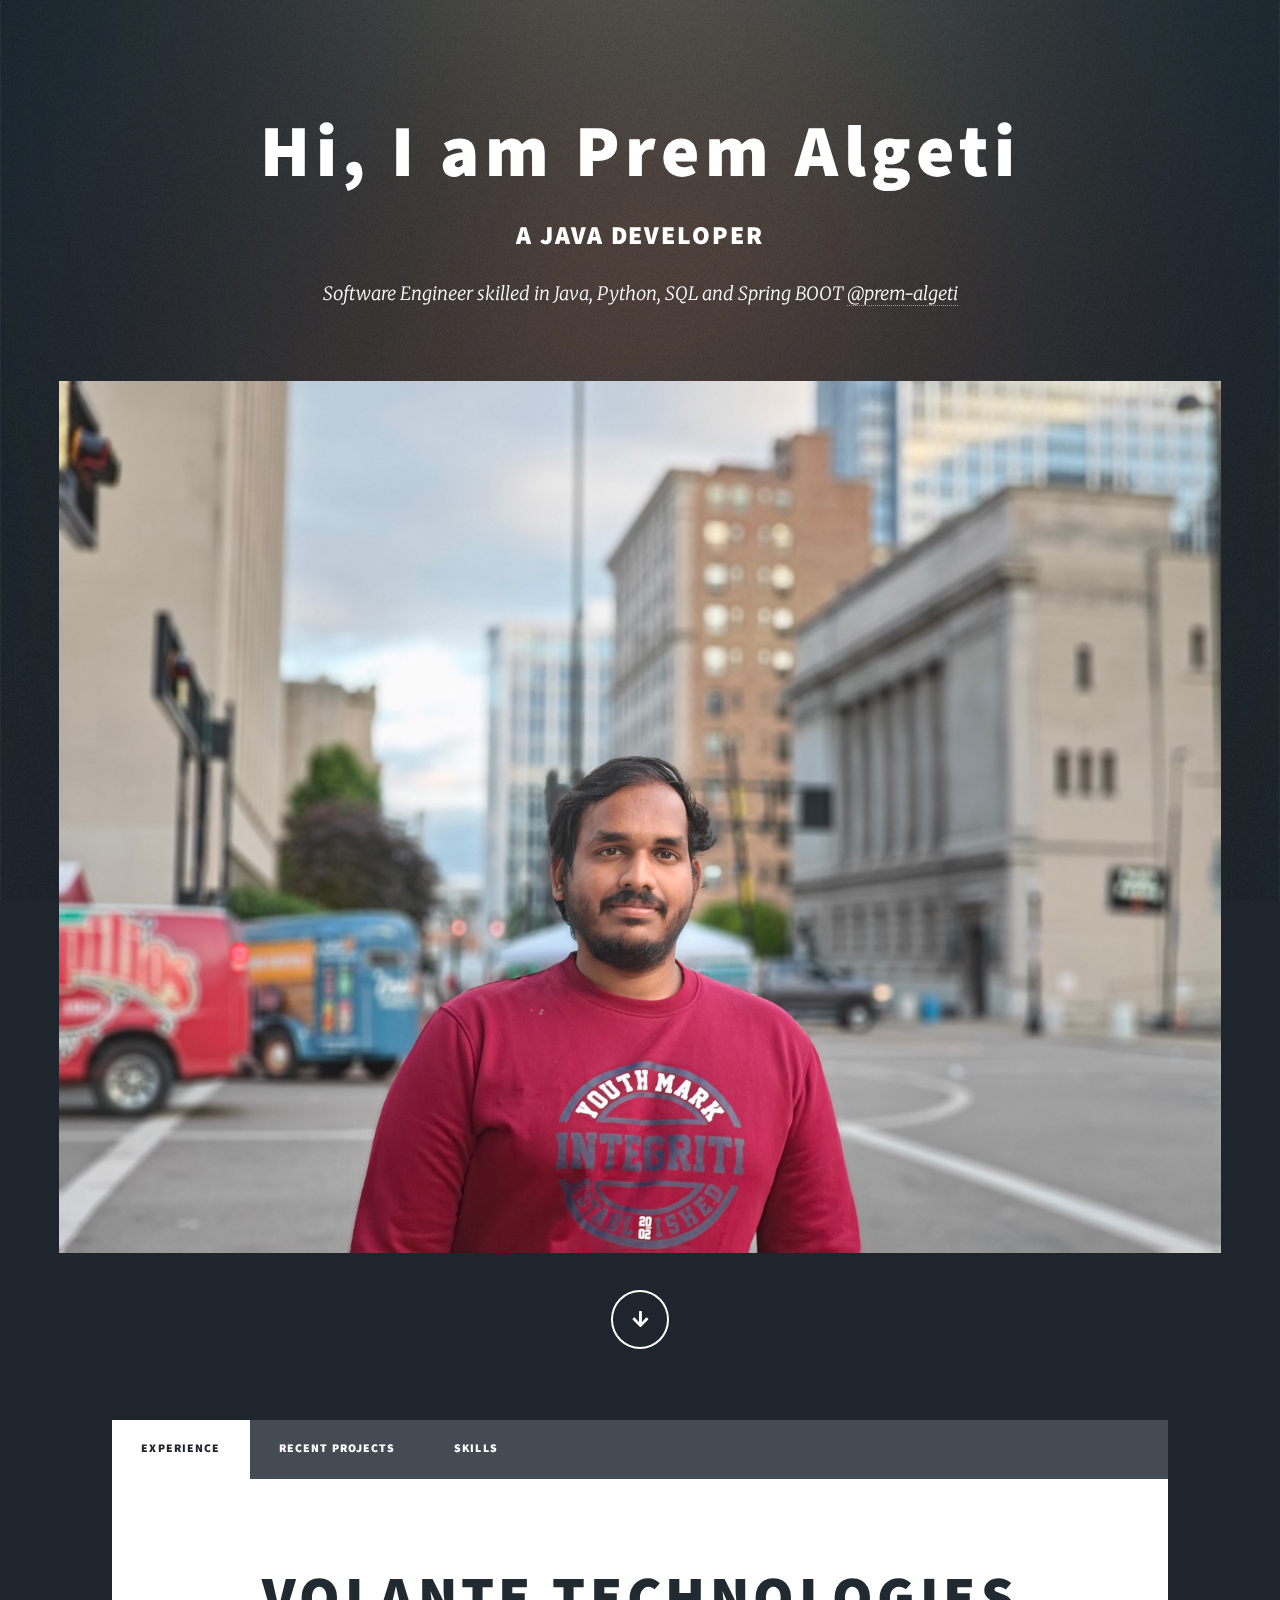
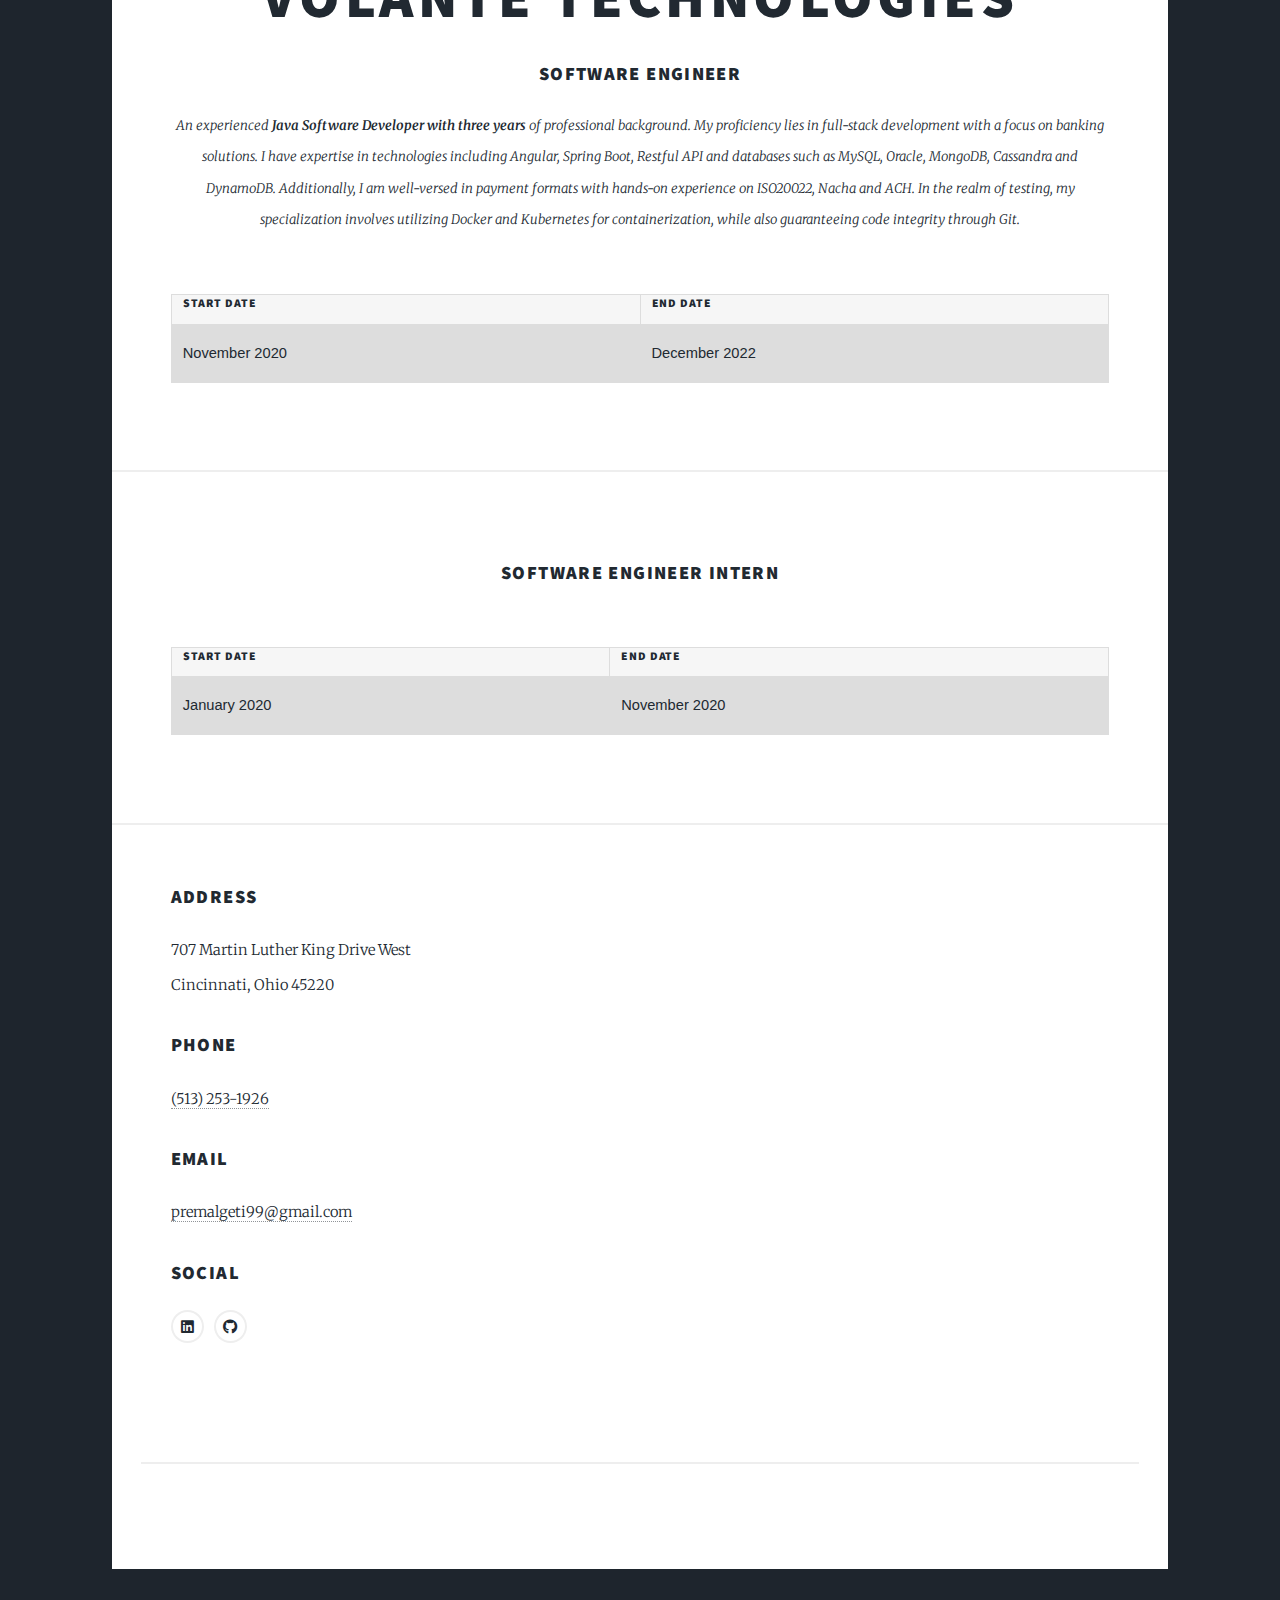
==== index.html @ 4fb27bc0 "Add files via upload" ====
<!DOCTYPE HTML>
<html>
	<head>
		<title>Prem Algeti The Developer Portfolio</title>
		<meta charset="utf-8" />
		<meta name="viewport" content="width=device-width, initial-scale=1, user-scalable=no" />
		<link rel="stylesheet" href="assets/css/main.css" />
		<noscript><link rel="stylesheet" href="assets/css/noscript.css" /></noscript>
		<style>
			table {
			  font-family: arial, sans-serif;
			  border-collapse: collapse;
			  width: 100%;
			}
			
			td, th {
			  border: 1px solid #dddddd;
			  text-align: left;
			  padding: 8px;
			}
			
			tr:nth-child(even) {
			  background-color: #dddddd;
			}
			</style>
	</head>
	<body class="is-preload">

		<!-- Wrapper -->
			<div id="wrapper" class="fade-in">

				<!-- Intro -->
					<div id="intro">
						<h1>Hi, I am Prem Algeti <br />
						</h1>
						<h2>A Java Developer</h2>
						<p>Software Engineer skilled in Java, Python, SQL and Spring BOOT <a href="https://www.linkedin.com/in/prem-algeti/">@prem-algeti</a></p>
						<a href="#" class="image fit"><img src="images/prem.jpg" alt="" /></a>
						<ul class="actions">
							<li><a href="#header" class="button icon solid solo fa-arrow-down scrolly">Continue</a></li>
						</ul>
					</div>

				<!-- Header -->
					<header id="header">
						<a href="index.html" class="logo">Prem Algeti - A Java Developer</a>
					</header> 

				<!-- Nav -->
					<!-- <nav id="nav">
						<ul class="links">
								<li class="active"><a href="index.html">Experience</a></li>
						</ul>
						<ul class="links">
							<li class="active"><a href="projects.html">Recent Projects</a></li>
						</ul>
						<ul class="links">
							<li class="active"><a href="skills.html"> Skills</a></li>
						</ul>
						<ul class="icons">
							<li><a href="https://www.linkedin.com/in/prem-algeti/"class="icon brands alt fa-linkedin"> <span class="label">Linkedin</span></a></li>
							<li><a href="#" class="icon brands alt fa-github"><span class="label">GitHub</span></a></li>
						</ul>
					</nav> -->

					<div id="nav">
						<nav>
						  <ul class="links">
							<li class="active"><a href="index.html">Experience</a></li>
							<li><a href="projects.html">Recent Projects</a></li>
							<li><a href="skills.html">Skills</a></li>
						   </ul>  
						   <ul class="icons">
							<li><a href="https://www.linkedin.com/in/prem-algeti/"class="icon brands alt fa-linkedin"> <span class="label">Linkedin</span></a></li>
							<li><a href="#" class="icon brands alt fa-github"><span class="label">GitHub</span></a></li>
						   </ul>                                 
						</nav>
					  </div>

				<!-- Main -->
					<div id="main">

						<!-- Featured Post -->
							<article class="post featured">
								<header class="major">
									
									<h2><a href="#">Volante Technologies
										<br />
									</a></h2>
									<h3>Software Engineer</h3>
									<p>An experienced <b>Java Software Developer with three years</b> of professional background. My proficiency lies in full-stack development with a focus on banking solutions. I have expertise in technologies including Angular, Spring Boot, Restful API and databases such as MySQL, Oracle, MongoDB, Cassandra and DynamoDB. Additionally, I am well-versed in payment formats with hands-on experience on ISO20022, Nacha and ACH. In the realm of testing, my specialization involves utilizing Docker and Kubernetes for containerization, while also guaranteeing code integrity through Git.
									</p>
								</header>
								<table>
									<tr>
										<th>Start Date</th>
										<th>End Date</th>
									</tr>
									<tr>
										<td>November 2020</td>
										<td>December 2022</td>
									</tr>
								</table>
								<!-- <a href="#" class="image fit"><img src="images/pic01.jpeg" alt="" /></a> -->
							</article>

						<!-- Posts -->
								<article class="post featured">
									<header class="major">	
										<h3><a href="#">Software Engineer Intern<br />
										</a></h3>
									</header>
									<table>
										<tr>
											<th>Start Date</th>
											<th>End Date</th>
										</tr>
										<tr>
											<td>January 2020</td>
											<td>November 2020</td>
										</tr>
									</table>
								</article>
								<!-- <a href="#" class="image fit"><img src="images/prem.jpg" alt="" /></a> -->

						<section class="split contact">
							<section class="alt">
								<h3>Address</h3>
								<p>707 Martin Luther King Drive West<br />
								Cincinnati, Ohio 45220</p>
							</section>
							<section>
								<h3>Phone</h3>
								<p><a href="#">(513) 253-1926</a></p>
							</section>
							<section>
								<h3>Email</h3>
								<p><a href="#">premalgeti99@gmail.com</a></p>
							</section>
							<section>
								<h3>Social</h3>
								<ul class="icons alt">
									<li><a href="www.linkedin.com/in/prem-algeti"class="icon brands alt fa-linkedin"> <span class="label">Linkedin</span></a></li>
									<li><a href="#" class="icon brands alt fa-github"><span class="label">GitHub</span></a></li>
								</ul>
							</section>
						</section>
					</footer>

				<!-- Copyright -->
					<div id="copyright">
						<ul><li>&copy; Untitled</li><li>Design: <a href="https://html5up.net">HTML5 UP</a></li></ul>
					</div>

			</div>

		<!-- Scripts -->
			<script src="assets/js/jquery.min.js"></script>
			<script src="assets/js/jquery.scrollex.min.js"></script>
			<script src="assets/js/jquery.scrolly.min.js"></script>
			<script src="assets/js/browser.min.js"></script>
			<script src="assets/js/breakpoints.min.js"></script>
			<script src="assets/js/util.js"></script>
			<script src="assets/js/main.js"></script>

	</body>
</html>
---- assets/css/main.css ----
@import url(fontawesome-all.min.css);
@import url("https://fonts.googleapis.com/css?family=Merriweather:300,700,300italic,700italic|Source+Sans+Pro:900");


html, body, div, span, applet, object,
iframe, h1, h2, h3, h4, h5, h6, p, blockquote,
pre, a, abbr, acronym, address, big, cite,
code, del, dfn, em, img, ins, kbd, q, s, samp,
small, strike, strong, sub, sup, tt, var, b,
u, i, center, dl, dt, dd, ol, ul, li, fieldset,
form, label, legend, table, caption, tbody,
tfoot, thead, tr, th, td, article, aside,
canvas, details, embed, figure, figcaption,
footer, header, hgroup, menu, nav, output, ruby,
section, summary, time, mark, audio, video {
	margin: 0;
	padding: 0;
	border: 0;
	font-size: 100%;
	font: inherit;
	vertical-align: baseline;}

article, aside, details, figcaption, figure,
footer, header, hgroup, menu, nav, section {
	display: block;}

body {
	line-height: 1;
}

ol, ul {
	list-style: none;
}

blockquote, q {
	quotes: none;
}

	blockquote:before, blockquote:after, q:before, q:after {
		content: '';
		content: none;
	}

table {
	border-collapse: collapse;
	border-spacing: 0;
}

body {
	-webkit-text-size-adjust: none;
}

mark {
	background-color: transparent;
	color: inherit;
}

input::-moz-focus-inner {
	border: 0;
	padding: 0;
}

input, select, textarea {
	-moz-appearance: none;
	-webkit-appearance: none;
	-ms-appearance: none;
	appearance: none;
}

/* Basic */

	@-ms-viewport {
		width: device-width;
	}

	body {
		-ms-overflow-style: scrollbar;
	}

	@media screen and (max-width: 480px) {

		html, body {
			min-width: 320px;
		}

	}

	html {
		box-sizing: border-box;
	}

	*, *:before, *:after {
		box-sizing: inherit;
	}

	body {
		background-color: #1e252d;
	}

		body.is-preload *, body.is-preload *:before, body.is-preload *:after {
			-moz-animation: none !important;
			-webkit-animation: none !important;
			-ms-animation: none !important;
			animation: none !important;
			-moz-transition: none !important;
			-webkit-transition: none !important;
			-ms-transition: none !important;
			transition: none !important;
		}

/* Type */

	html {
		font-size: 16pt;
	}

		@media screen and (max-width: 1680px) {

			html {
				font-size: 12pt;
			}

		}

		@media screen and (max-width: 1280px) {

			html {
				font-size: 11pt;
			}

		}

		@media screen and (max-width: 360px) {

			html {
				font-size: 10pt;
			}

		}

	body {
		color: #212931;
	}

	body, input, select, textarea {
		font-family: "Merriweather", Georgia, serif;
		font-weight: 300;
		font-size: 1rem;
		line-height: 2.375;
	}

	a {
		-moz-transition: color 0.2s ease-in-out, background-color 0.2s ease-in-out, border-color 0.2s ease-in-out, box-shadow 0.2s ease-in-out;
		-webkit-transition: color 0.2s ease-in-out, background-color 0.2s ease-in-out, border-color 0.2s ease-in-out, box-shadow 0.2s ease-in-out;
		-ms-transition: color 0.2s ease-in-out, background-color 0.2s ease-in-out, border-color 0.2s ease-in-out, box-shadow 0.2s ease-in-out;
		transition: color 0.2s ease-in-out, background-color 0.2s ease-in-out, border-color 0.2s ease-in-out, box-shadow 0.2s ease-in-out;
		border-bottom: dotted 1px;
		text-decoration: none;
	}

		a:hover {
			border-bottom-color: transparent;
		}

	strong, b {
		font-weight: 600;
	}

	em, i {
		font-style: italic;
	}

	p {
		text-align: justify;
		margin: 0 0 2rem 0;
	}

	h2, h3, h4, h5, h6 {
		font-family: "Source Sans Pro", Helvetica, sans-serif;
		font-weight: 900;
		line-height: 1.5;
		letter-spacing: 0.075em;
		text-transform: uppercase;
		margin: 0 0 1rem 0;
	}
	h1{
		font-family: "Source Sans Pro", Helvetica, sans-serif;
		font-weight: 900;
		line-height: 1.5;
		letter-spacing: 0.075em;
		margin: 0 0 1rem 0;
	}

		h1 a, h2 a, h3 a, h4 a, h5 a, h6 a {
			border-bottom: 0;
			color: inherit;
			text-decoration: none;
		}

	h1 {
		font-size: 4rem;
		line-height: 1.1;
		margin: 0 0 2rem 0;
	}

	h2 {
		font-size: 1.75rem;
		line-height: 1.3;
		margin: 0 0 1.5rem 0;
	}

	h3 {
		font-size: 1.25rem;
		margin: 0 0 1.5rem 0;
	}

	h4 {
		font-size: 1rem;
	}

	h5 {
		font-size: 0.9rem;
	}

	h6 {
		font-size: 0.8rem;
	}

	sub {
		font-size: 0.8rem;
		position: relative;
		top: 0.5rem;
	}

	sup {
		font-size: 0.8rem;
		position: relative;
		top: -0.5rem;
	}

	blockquote {
		border-left: solid 4px;
		font-style: italic;
		margin: 0 0 2rem 0;
		padding: 0.5rem 0 0.5rem 2rem;
	}

	code {
		border: solid 2px;
		font-family: "Courier New", monospace;
		font-size: 0.9rem;
		margin: 0 0.25rem;
		padding: 0.25rem 0.65rem;
	}

	pre {
		-webkit-overflow-scrolling: touch;
		font-family: "Courier New", monospace;
		font-size: 0.9rem;
		margin: 0 0 2rem 0;
	}

		pre code {
			display: block;
			line-height: 1.75;
			padding: 1rem 1.5rem;
			overflow-x: auto;
		}

	hr {
		border: 0;
		border-bottom: solid 2px;
		margin: 3rem 0;
	}

		hr.major {
			margin: 5rem 0;
		}

	.align-left {
		text-align: left;
	}

	.align-center {
		text-align: center;
	}

	.align-right {
		text-align: right;
	}

	input, select, textarea {
		color: #212931;
	}

	a {
		color: #212931;
		border-bottom-color: rgba(33, 41, 49, 0.5);
	}

		a:hover {
			border-bottom-color: transparent;
			color: #18bfef !important;
		}

	strong, b {
		color: #212931;
	}

	h1, h2, h3, h4, h5, h6 {
		color: #212931;
	}

	blockquote {
		border-left-color: #eeeeee;
	}

	code {
		background: rgba(220, 220, 220, 0.25);
		border-color: #eeeeee;
	}

	hr {
		border-bottom-color: #eeeeee;
	}

/* Row */

	.row {
		display: flex;
		flex-wrap: wrap;
		box-sizing: border-box;
		align-items: stretch;
	}

		.row > * {
			box-sizing: border-box;
		}

		.row.gtr-uniform > * > :last-child {
			margin-bottom: 0;
		}

		.row.aln-left {
			justify-content: flex-start;
		}

		.row.aln-center {
			justify-content: center;
		}

		.row.aln-right {
			justify-content: flex-end;
		}

		.row.aln-top {
			align-items: flex-start;
		}

		.row.aln-middle {
			align-items: center;
		}

		.row.aln-bottom {
			align-items: flex-end;
		}

		.row > .imp {
			order: -1;
		}

		.row > .col-1 {
			width: 8.33333%;
		}

		.row > .off-1 {
			margin-left: 8.33333%;
		}

		.row > .col-2 {
			width: 16.66667%;
		}

		.row > .off-2 {
			margin-left: 16.66667%;
		}

		.row > .col-3 {
			width: 25%;
		}

		.row > .off-3 {
			margin-left: 25%;
		}

		.row > .col-4 {
			width: 33.33333%;
		}

		.row > .off-4 {
			margin-left: 33.33333%;
		}

		.row > .col-5 {
			width: 41.66667%;
		}

		.row > .off-5 {
			margin-left: 41.66667%;
		}

		.row > .col-6 {
			width: 50%;
		}

		.row > .off-6 {
			margin-left: 50%;
		}

		.row > .col-7 {
			width: 58.33333%;
		}

		.row > .off-7 {
			margin-left: 58.33333%;
		}

		.row > .col-8 {
			width: 66.66667%;
		}

		.row > .off-8 {
			margin-left: 66.66667%;
		}

		.row > .col-9 {
			width: 75%;
		}

		.row > .off-9 {
			margin-left: 75%;
		}

		.row > .col-10 {
			width: 83.33333%;
		}

		.row > .off-10 {
			margin-left: 83.33333%;
		}

		.row > .col-11 {
			width: 91.66667%;
		}

		.row > .off-11 {
			margin-left: 91.66667%;
		}

		.row > .col-12 {
			width: 100%;
		}

		.row > .off-12 {
			margin-left: 100%;
		}

		.row.gtr-0 {
			margin-top: 0;
			margin-left: 0rem;
		}

			.row.gtr-0 > * {
				padding: 0 0 0 0rem;
			}

			.row.gtr-0.gtr-uniform {
				margin-top: 0rem;
			}

				.row.gtr-0.gtr-uniform > * {
					padding-top: 0rem;
				}

		.row.gtr-25 {
			margin-top: 0;
			margin-left: -0.375rem;
		}

			.row.gtr-25 > * {
				padding: 0 0 0 0.375rem;
			}

			.row.gtr-25.gtr-uniform {
				margin-top: -0.375rem;
			}

				.row.gtr-25.gtr-uniform > * {
					padding-top: 0.375rem;
				}

		.row.gtr-50 {
			margin-top: 0;
			margin-left: -0.75rem;
		}

			.row.gtr-50 > * {
				padding: 0 0 0 0.75rem;
			}

			.row.gtr-50.gtr-uniform {
				margin-top: -0.75rem;
			}

				.row.gtr-50.gtr-uniform > * {
					padding-top: 0.75rem;
				}

		.row {
			margin-top: 0;
			margin-left: -1.5rem;
		}

			.row > * {
				padding: 0 0 0 1.5rem;
			}

			.row.gtr-uniform {
				margin-top: -1.5rem;
			}

				.row.gtr-uniform > * {
					padding-top: 1.5rem;
				}

		.row.gtr-150 {
			margin-top: 0;
			margin-left: -2.25rem;
		}

			.row.gtr-150 > * {
				padding: 0 0 0 2.25rem;
			}

			.row.gtr-150.gtr-uniform {
				margin-top: -2.25rem;
			}

				.row.gtr-150.gtr-uniform > * {
					padding-top: 2.25rem;
				}

		.row.gtr-200 {
			margin-top: 0;
			margin-left: -3rem;
		}

			.row.gtr-200 > * {
				padding: 0 0 0 3rem;
			}

			.row.gtr-200.gtr-uniform {
				margin-top: -3rem;
			}

				.row.gtr-200.gtr-uniform > * {
					padding-top: 3rem;
				}

		@media screen and (max-width: 1680px) {

			.row {
				display: flex;
				flex-wrap: wrap;
				box-sizing: border-box;
				align-items: stretch;
			}

				.row > * {
					box-sizing: border-box;
				}

				.row.gtr-uniform > * > :last-child {
					margin-bottom: 0;
				}

				.row.aln-left {
					justify-content: flex-start;
				}

				.row.aln-center {
					justify-content: center;
				}

				.row.aln-right {
					justify-content: flex-end;
				}

				.row.aln-top {
					align-items: flex-start;
				}

				.row.aln-middle {
					align-items: center;
				}

				.row.aln-bottom {
					align-items: flex-end;
				}

				.row > .imp-xlarge {
					order: -1;
				}

				.row > .col-1-xlarge {
					width: 8.33333%;
				}

				.row > .off-1-xlarge {
					margin-left: 8.33333%;
				}

				.row > .col-2-xlarge {
					width: 16.66667%;
				}

				.row > .off-2-xlarge {
					margin-left: 16.66667%;
				}

				.row > .col-3-xlarge {
					width: 25%;
				}

				.row > .off-3-xlarge {
					margin-left: 25%;
				}

				.row > .col-4-xlarge {
					width: 33.33333%;
				}

				.row > .off-4-xlarge {
					margin-left: 33.33333%;
				}

				.row > .col-5-xlarge {
					width: 41.66667%;
				}

				.row > .off-5-xlarge {
					margin-left: 41.66667%;
				}

				.row > .col-6-xlarge {
					width: 50%;
				}

				.row > .off-6-xlarge {
					margin-left: 50%;
				}

				.row > .col-7-xlarge {
					width: 58.33333%;
				}

				.row > .off-7-xlarge {
					margin-left: 58.33333%;
				}

				.row > .col-8-xlarge {
					width: 66.66667%;
				}

				.row > .off-8-xlarge {
					margin-left: 66.66667%;
				}

				.row > .col-9-xlarge {
					width: 75%;
				}

				.row > .off-9-xlarge {
					margin-left: 75%;
				}

				.row > .col-10-xlarge {
					width: 83.33333%;
				}

				.row > .off-10-xlarge {
					margin-left: 83.33333%;
				}

				.row > .col-11-xlarge {
					width: 91.66667%;
				}

				.row > .off-11-xlarge {
					margin-left: 91.66667%;
				}

				.row > .col-12-xlarge {
					width: 100%;
				}

				.row > .off-12-xlarge {
					margin-left: 100%;
				}

				.row.gtr-0 {
					margin-top: 0;
					margin-left: 0rem;
				}

					.row.gtr-0 > * {
						padding: 0 0 0 0rem;
					}

					.row.gtr-0.gtr-uniform {
						margin-top: 0rem;
					}

						.row.gtr-0.gtr-uniform > * {
							padding-top: 0rem;
						}

				.row.gtr-25 {
					margin-top: 0;
					margin-left: -0.375rem;
				}

					.row.gtr-25 > * {
						padding: 0 0 0 0.375rem;
					}

					.row.gtr-25.gtr-uniform {
						margin-top: -0.375rem;
					}

						.row.gtr-25.gtr-uniform > * {
							padding-top: 0.375rem;
						}

				.row.gtr-50 {
					margin-top: 0;
					margin-left: -0.75rem;
				}

					.row.gtr-50 > * {
						padding: 0 0 0 0.75rem;
					}

					.row.gtr-50.gtr-uniform {
						margin-top: -0.75rem;
					}

						.row.gtr-50.gtr-uniform > * {
							padding-top: 0.75rem;
						}

				.row {
					margin-top: 0;
					margin-left: -1.5rem;
				}

					.row > * {
						padding: 0 0 0 1.5rem;
					}

					.row.gtr-uniform {
						margin-top: -1.5rem;
					}

						.row.gtr-uniform > * {
							padding-top: 1.5rem;
						}

				.row.gtr-150 {
					margin-top: 0;
					margin-left: -2.25rem;
				}

					.row.gtr-150 > * {
						padding: 0 0 0 2.25rem;
					}

					.row.gtr-150.gtr-uniform {
						margin-top: -2.25rem;
					}

						.row.gtr-150.gtr-uniform > * {
							padding-top: 2.25rem;
						}

				.row.gtr-200 {
					margin-top: 0;
					margin-left: -3rem;
				}

					.row.gtr-200 > * {
						padding: 0 0 0 3rem;
					}

					.row.gtr-200.gtr-uniform {
						margin-top: -3rem;
					}

						.row.gtr-200.gtr-uniform > * {
							padding-top: 3rem;
						}

		}

		@media screen and (max-width: 1280px) {

			.row {
				display: flex;
				flex-wrap: wrap;
				box-sizing: border-box;
				align-items: stretch;
			}

				.row > * {
					box-sizing: border-box;
				}

				.row.gtr-uniform > * > :last-child {
					margin-bottom: 0;
				}

				.row.aln-left {
					justify-content: flex-start;
				}

				.row.aln-center {
					justify-content: center;
				}

				.row.aln-right {
					justify-content: flex-end;
				}

				.row.aln-top {
					align-items: flex-start;
				}

				.row.aln-middle {
					align-items: center;
				}

				.row.aln-bottom {
					align-items: flex-end;
				}

				.row > .imp-large {
					order: -1;
				}

				.row > .col-1-large {
					width: 8.33333%;
				}

				.row > .off-1-large {
					margin-left: 8.33333%;
				}

				.row > .col-2-large {
					width: 16.66667%;
				}

				.row > .off-2-large {
					margin-left: 16.66667%;
				}

				.row > .col-3-large {
					width: 25%;
				}

				.row > .off-3-large {
					margin-left: 25%;
				}

				.row > .col-4-large {
					width: 33.33333%;
				}

				.row > .off-4-large {
					margin-left: 33.33333%;
				}

				.row > .col-5-large {
					width: 41.66667%;
				}

				.row > .off-5-large {
					margin-left: 41.66667%;
				}

				.row > .col-6-large {
					width: 50%;
				}

				.row > .off-6-large {
					margin-left: 50%;
				}

				.row > .col-7-large {
					width: 58.33333%;
				}

				.row > .off-7-large {
					margin-left: 58.33333%;
				}

				.row > .col-8-large {
					width: 66.66667%;
				}

				.row > .off-8-large {
					margin-left: 66.66667%;
				}

				.row > .col-9-large {
					width: 75%;
				}

				.row > .off-9-large {
					margin-left: 75%;
				}

				.row > .col-10-large {
					width: 83.33333%;
				}

				.row > .off-10-large {
					margin-left: 83.33333%;
				}

				.row > .col-11-large {
					width: 91.66667%;
				}

				.row > .off-11-large {
					margin-left: 91.66667%;
				}

				.row > .col-12-large {
					width: 100%;
				}

				.row > .off-12-large {
					margin-left: 100%;
				}

				.row.gtr-0 {
					margin-top: 0;
					margin-left: 0rem;
				}

					.row.gtr-0 > * {
						padding: 0 0 0 0rem;
					}

					.row.gtr-0.gtr-uniform {
						margin-top: 0rem;
					}

						.row.gtr-0.gtr-uniform > * {
							padding-top: 0rem;
						}

				.row.gtr-25 {
					margin-top: 0;
					margin-left: -0.375rem;
				}

					.row.gtr-25 > * {
						padding: 0 0 0 0.375rem;
					}

					.row.gtr-25.gtr-uniform {
						margin-top: -0.375rem;
					}

						.row.gtr-25.gtr-uniform > * {
							padding-top: 0.375rem;
						}

				.row.gtr-50 {
					margin-top: 0;
					margin-left: -0.75rem;
				}

					.row.gtr-50 > * {
						padding: 0 0 0 0.75rem;
					}

					.row.gtr-50.gtr-uniform {
						margin-top: -0.75rem;
					}

						.row.gtr-50.gtr-uniform > * {
							padding-top: 0.75rem;
						}

				.row {
					margin-top: 0;
					margin-left: -1.5rem;
				}

					.row > * {
						padding: 0 0 0 1.5rem;
					}

					.row.gtr-uniform {
						margin-top: -1.5rem;
					}

						.row.gtr-uniform > * {
							padding-top: 1.5rem;
						}

				.row.gtr-150 {
					margin-top: 0;
					margin-left: -2.25rem;
				}

					.row.gtr-150 > * {
						padding: 0 0 0 2.25rem;
					}

					.row.gtr-150.gtr-uniform {
						margin-top: -2.25rem;
					}

						.row.gtr-150.gtr-uniform > * {
							padding-top: 2.25rem;
						}

				.row.gtr-200 {
					margin-top: 0;
					margin-left: -3rem;
				}

					.row.gtr-200 > * {
						padding: 0 0 0 3rem;
					}

					.row.gtr-200.gtr-uniform {
						margin-top: -3rem;
					}

						.row.gtr-200.gtr-uniform > * {
							padding-top: 3rem;
						}

		}

		@media screen and (max-width: 980px) {

			.row {
				display: flex;
				flex-wrap: wrap;
				box-sizing: border-box;
				align-items: stretch;
			}

				.row > * {
					box-sizing: border-box;
				}

				.row.gtr-uniform > * > :last-child {
					margin-bottom: 0;
				}

				.row.aln-left {
					justify-content: flex-start;
				}

				.row.aln-center {
					justify-content: center;
				}

				.row.aln-right {
					justify-content: flex-end;
				}

				.row.aln-top {
					align-items: flex-start;
				}

				.row.aln-middle {
					align-items: center;
				}

				.row.aln-bottom {
					align-items: flex-end;
				}

				.row > .imp-medium {
					order: -1;
				}

				.row > .col-1-medium {
					width: 8.33333%;
				}

				.row > .off-1-medium {
					margin-left: 8.33333%;
				}

				.row > .col-2-medium {
					width: 16.66667%;
				}

				.row > .off-2-medium {
					margin-left: 16.66667%;
				}

				.row > .col-3-medium {
					width: 25%;
				}

				.row > .off-3-medium {
					margin-left: 25%;
				}

				.row > .col-4-medium {
					width: 33.33333%;
				}

				.row > .off-4-medium {
					margin-left: 33.33333%;
				}

				.row > .col-5-medium {
					width: 41.66667%;
				}

				.row > .off-5-medium {
					margin-left: 41.66667%;
				}

				.row > .col-6-medium {
					width: 50%;
				}

				.row > .off-6-medium {
					margin-left: 50%;
				}

				.row > .col-7-medium {
					width: 58.33333%;
				}

				.row > .off-7-medium {
					margin-left: 58.33333%;
				}

				.row > .col-8-medium {
					width: 66.66667%;
				}

				.row > .off-8-medium {
					margin-left: 66.66667%;
				}

				.row > .col-9-medium {
					width: 75%;
				}

				.row > .off-9-medium {
					margin-left: 75%;
				}

				.row > .col-10-medium {
					width: 83.33333%;
				}

				.row > .off-10-medium {
					margin-left: 83.33333%;
				}

				.row > .col-11-medium {
					width: 91.66667%;
				}

				.row > .off-11-medium {
					margin-left: 91.66667%;
				}

				.row > .col-12-medium {
					width: 100%;
				}

				.row > .off-12-medium {
					margin-left: 100%;
				}

				.row.gtr-0 {
					margin-top: 0;
					margin-left: 0rem;
				}

					.row.gtr-0 > * {
						padding: 0 0 0 0rem;
					}

					.row.gtr-0.gtr-uniform {
						margin-top: 0rem;
					}

						.row.gtr-0.gtr-uniform > * {
							padding-top: 0rem;
						}

				.row.gtr-25 {
					margin-top: 0;
					margin-left: -0.375rem;
				}

					.row.gtr-25 > * {
						padding: 0 0 0 0.375rem;
					}

					.row.gtr-25.gtr-uniform {
						margin-top: -0.375rem;
					}

						.row.gtr-25.gtr-uniform > * {
							padding-top: 0.375rem;
						}

				.row.gtr-50 {
					margin-top: 0;
					margin-left: -0.75rem;
				}

					.row.gtr-50 > * {
						padding: 0 0 0 0.75rem;
					}

					.row.gtr-50.gtr-uniform {
						margin-top: -0.75rem;
					}

						.row.gtr-50.gtr-uniform > * {
							padding-top: 0.75rem;
						}

				.row {
					margin-top: 0;
					margin-left: -1.5rem;
				}

					.row > * {
						padding: 0 0 0 1.5rem;
					}

					.row.gtr-uniform {
						margin-top: -1.5rem;
					}

						.row.gtr-uniform > * {
							padding-top: 1.5rem;
						}

				.row.gtr-150 {
					margin-top: 0;
					margin-left: -2.25rem;
				}

					.row.gtr-150 > * {
						padding: 0 0 0 2.25rem;
					}

					.row.gtr-150.gtr-uniform {
						margin-top: -2.25rem;
					}

						.row.gtr-150.gtr-uniform > * {
							padding-top: 2.25rem;
						}

				.row.gtr-200 {
					margin-top: 0;
					margin-left: -3rem;
				}

					.row.gtr-200 > * {
						padding: 0 0 0 3rem;
					}

					.row.gtr-200.gtr-uniform {
						margin-top: -3rem;
					}

						.row.gtr-200.gtr-uniform > * {
							padding-top: 3rem;
						}

		}

		@media screen and (max-width: 736px) {

			.row {
				display: flex;
				flex-wrap: wrap;
				box-sizing: border-box;
				align-items: stretch;
			}

				.row > * {
					box-sizing: border-box;
				}

				.row.gtr-uniform > * > :last-child {
					margin-bottom: 0;
				}

				.row.aln-left {
					justify-content: flex-start;
				}

				.row.aln-center {
					justify-content: center;
				}

				.row.aln-right {
					justify-content: flex-end;
				}

				.row.aln-top {
					align-items: flex-start;
				}

				.row.aln-middle {
					align-items: center;
				}

				.row.aln-bottom {
					align-items: flex-end;
				}

				.row > .imp-small {
					order: -1;
				}

				.row > .col-1-small {
					width: 8.33333%;
				}

				.row > .off-1-small {
					margin-left: 8.33333%;
				}

				.row > .col-2-small {
					width: 16.66667%;
				}

				.row > .off-2-small {
					margin-left: 16.66667%;
				}

				.row > .col-3-small {
					width: 25%;
				}

				.row > .off-3-small {
					margin-left: 25%;
				}

				.row > .col-4-small {
					width: 33.33333%;
				}

				.row > .off-4-small {
					margin-left: 33.33333%;
				}

				.row > .col-5-small {
					width: 41.66667%;
				}

				.row > .off-5-small {
					margin-left: 41.66667%;
				}

				.row > .col-6-small {
					width: 50%;
				}

				.row > .off-6-small {
					margin-left: 50%;
				}

				.row > .col-7-small {
					width: 58.33333%;
				}

				.row > .off-7-small {
					margin-left: 58.33333%;
				}

				.row > .col-8-small {
					width: 66.66667%;
				}

				.row > .off-8-small {
					margin-left: 66.66667%;
				}

				.row > .col-9-small {
					width: 75%;
				}

				.row > .off-9-small {
					margin-left: 75%;
				}

				.row > .col-10-small {
					width: 83.33333%;
				}

				.row > .off-10-small {
					margin-left: 83.33333%;
				}

				.row > .col-11-small {
					width: 91.66667%;
				}

				.row > .off-11-small {
					margin-left: 91.66667%;
				}

				.row > .col-12-small {
					width: 100%;
				}

				.row > .off-12-small {
					margin-left: 100%;
				}

				.row.gtr-0 {
					margin-top: 0;
					margin-left: 0rem;
				}

					.row.gtr-0 > * {
						padding: 0 0 0 0rem;
					}

					.row.gtr-0.gtr-uniform {
						margin-top: 0rem;
					}

						.row.gtr-0.gtr-uniform > * {
							padding-top: 0rem;
						}

				.row.gtr-25 {
					margin-top: 0;
					margin-left: -0.375rem;
				}

					.row.gtr-25 > * {
						padding: 0 0 0 0.375rem;
					}

					.row.gtr-25.gtr-uniform {
						margin-top: -0.375rem;
					}

						.row.gtr-25.gtr-uniform > * {
							padding-top: 0.375rem;
						}

				.row.gtr-50 {
					margin-top: 0;
					margin-left: -0.75rem;
				}

					.row.gtr-50 > * {
						padding: 0 0 0 0.75rem;
					}

					.row.gtr-50.gtr-uniform {
						margin-top: -0.75rem;
					}

						.row.gtr-50.gtr-uniform > * {
							padding-top: 0.75rem;
						}

				.row {
					margin-top: 0;
					margin-left: -1.5rem;
				}

					.row > * {
						padding: 0 0 0 1.5rem;
					}

					.row.gtr-uniform {
						margin-top: -1.5rem;
					}

						.row.gtr-uniform > * {
							padding-top: 1.5rem;
						}

				.row.gtr-150 {
					margin-top: 0;
					margin-left: -2.25rem;
				}

					.row.gtr-150 > * {
						padding: 0 0 0 2.25rem;
					}

					.row.gtr-150.gtr-uniform {
						margin-top: -2.25rem;
					}

						.row.gtr-150.gtr-uniform > * {
							padding-top: 2.25rem;
						}

				.row.gtr-200 {
					margin-top: 0;
					margin-left: -3rem;
				}

					.row.gtr-200 > * {
						padding: 0 0 0 3rem;
					}

					.row.gtr-200.gtr-uniform {
						margin-top: -3rem;
					}

						.row.gtr-200.gtr-uniform > * {
							padding-top: 3rem;
						}

		}

		@media screen and (max-width: 480px) {

			.row {
				display: flex;
				flex-wrap: wrap;
				box-sizing: border-box;
				align-items: stretch;
			}

				.row > * {
					box-sizing: border-box;
				}

				.row.gtr-uniform > * > :last-child {
					margin-bottom: 0;
				}

				.row.aln-left {
					justify-content: flex-start;
				}

				.row.aln-center {
					justify-content: center;
				}

				.row.aln-right {
					justify-content: flex-end;
				}

				.row.aln-top {
					align-items: flex-start;
				}

				.row.aln-middle {
					align-items: center;
				}

				.row.aln-bottom {
					align-items: flex-end;
				}

				.row > .imp-xsmall {
					order: -1;
				}

				.row > .col-1-xsmall {
					width: 8.33333%;
				}

				.row > .off-1-xsmall {
					margin-left: 8.33333%;
				}

				.row > .col-2-xsmall {
					width: 16.66667%;
				}

				.row > .off-2-xsmall {
					margin-left: 16.66667%;
				}

				.row > .col-3-xsmall {
					width: 25%;
				}

				.row > .off-3-xsmall {
					margin-left: 25%;
				}

				.row > .col-4-xsmall {
					width: 33.33333%;
				}

				.row > .off-4-xsmall {
					margin-left: 33.33333%;
				}

				.row > .col-5-xsmall {
					width: 41.66667%;
				}

				.row > .off-5-xsmall {
					margin-left: 41.66667%;
				}

				.row > .col-6-xsmall {
					width: 50%;
				}

				.row > .off-6-xsmall {
					margin-left: 50%;
				}

				.row > .col-7-xsmall {
					width: 58.33333%;
				}

				.row > .off-7-xsmall {
					margin-left: 58.33333%;
				}

				.row > .col-8-xsmall {
					width: 66.66667%;
				}

				.row > .off-8-xsmall {
					margin-left: 66.66667%;
				}

				.row > .col-9-xsmall {
					width: 75%;
				}

				.row > .off-9-xsmall {
					margin-left: 75%;
				}

				.row > .col-10-xsmall {
					width: 83.33333%;
				}

				.row > .off-10-xsmall {
					margin-left: 83.33333%;
				}

				.row > .col-11-xsmall {
					width: 91.66667%;
				}

				.row > .off-11-xsmall {
					margin-left: 91.66667%;
				}

				.row > .col-12-xsmall {
					width: 100%;
				}

				.row > .off-12-xsmall {
					margin-left: 100%;
				}

				.row.gtr-0 {
					margin-top: 0;
					margin-left: 0rem;
				}

					.row.gtr-0 > * {
						padding: 0 0 0 0rem;
					}

					.row.gtr-0.gtr-uniform {
						margin-top: 0rem;
					}

						.row.gtr-0.gtr-uniform > * {
							padding-top: 0rem;
						}

				.row.gtr-25 {
					margin-top: 0;
					margin-left: -0.375rem;
				}

					.row.gtr-25 > * {
						padding: 0 0 0 0.375rem;
					}

					.row.gtr-25.gtr-uniform {
						margin-top: -0.375rem;
					}

						.row.gtr-25.gtr-uniform > * {
							padding-top: 0.375rem;
						}

				.row.gtr-50 {
					margin-top: 0;
					margin-left: -0.75rem;
				}

					.row.gtr-50 > * {
						padding: 0 0 0 0.75rem;
					}

					.row.gtr-50.gtr-uniform {
						margin-top: -0.75rem;
					}

						.row.gtr-50.gtr-uniform > * {
							padding-top: 0.75rem;
						}

				.row {
					margin-top: 0;
					margin-left: -1.5rem;
				}

					.row > * {
						padding: 0 0 0 1.5rem;
					}

					.row.gtr-uniform {
						margin-top: -1.5rem;
					}

						.row.gtr-uniform > * {
							padding-top: 1.5rem;
						}

				.row.gtr-150 {
					margin-top: 0;
					margin-left: -2.25rem;
				}

					.row.gtr-150 > * {
						padding: 0 0 0 2.25rem;
					}

					.row.gtr-150.gtr-uniform {
						margin-top: -2.25rem;
					}

						.row.gtr-150.gtr-uniform > * {
							padding-top: 2.25rem;
						}

				.row.gtr-200 {
					margin-top: 0;
					margin-left: -3rem;
				}

					.row.gtr-200 > * {
						padding: 0 0 0 3rem;
					}

					.row.gtr-200.gtr-uniform {
						margin-top: -3rem;
					}

						.row.gtr-200.gtr-uniform > * {
							padding-top: 3rem;
						}

		}

		@media screen and (max-width: 360px) {

			.row {
				display: flex;
				flex-wrap: wrap;
				box-sizing: border-box;
				align-items: stretch;
			}

				.row > * {
					box-sizing: border-box;
				}

				.row.gtr-uniform > * > :last-child {
					margin-bottom: 0;
				}

				.row.aln-left {
					justify-content: flex-start;
				}

				.row.aln-center {
					justify-content: center;
				}

				.row.aln-right {
					justify-content: flex-end;
				}

				.row.aln-top {
					align-items: flex-start;
				}

				.row.aln-middle {
					align-items: center;
				}

				.row.aln-bottom {
					align-items: flex-end;
				}

				.row > .imp-xxsmall {
					order: -1;
				}

				.row > .col-1-xxsmall {
					width: 8.33333%;
				}

				.row > .off-1-xxsmall {
					margin-left: 8.33333%;
				}

				.row > .col-2-xxsmall {
					width: 16.66667%;
				}

				.row > .off-2-xxsmall {
					margin-left: 16.66667%;
				}

				.row > .col-3-xxsmall {
					width: 25%;
				}

				.row > .off-3-xxsmall {
					margin-left: 25%;
				}

				.row > .col-4-xxsmall {
					width: 33.33333%;
				}

				.row > .off-4-xxsmall {
					margin-left: 33.33333%;
				}

				.row > .col-5-xxsmall {
					width: 41.66667%;
				}

				.row > .off-5-xxsmall {
					margin-left: 41.66667%;
				}

				.row > .col-6-xxsmall {
					width: 50%;
				}

				.row > .off-6-xxsmall {
					margin-left: 50%;
				}

				.row > .col-7-xxsmall {
					width: 58.33333%;
				}

				.row > .off-7-xxsmall {
					margin-left: 58.33333%;
				}

				.row > .col-8-xxsmall {
					width: 66.66667%;
				}

				.row > .off-8-xxsmall {
					margin-left: 66.66667%;
				}

				.row > .col-9-xxsmall {
					width: 75%;
				}

				.row > .off-9-xxsmall {
					margin-left: 75%;
				}

				.row > .col-10-xxsmall {
					width: 83.33333%;
				}

				.row > .off-10-xxsmall {
					margin-left: 83.33333%;
				}

				.row > .col-11-xxsmall {
					width: 91.66667%;
				}

				.row > .off-11-xxsmall {
					margin-left: 91.66667%;
				}

				.row > .col-12-xxsmall {
					width: 100%;
				}

				.row > .off-12-xxsmall {
					margin-left: 100%;
				}

				.row.gtr-0 {
					margin-top: 0;
					margin-left: 0rem;
				}

					.row.gtr-0 > * {
						padding: 0 0 0 0rem;
					}

					.row.gtr-0.gtr-uniform {
						margin-top: 0rem;
					}

						.row.gtr-0.gtr-uniform > * {
							padding-top: 0rem;
						}

				.row.gtr-25 {
					margin-top: 0;
					margin-left: -0.375rem;
				}

					.row.gtr-25 > * {
						padding: 0 0 0 0.375rem;
					}

					.row.gtr-25.gtr-uniform {
						margin-top: -0.375rem;
					}

						.row.gtr-25.gtr-uniform > * {
							padding-top: 0.375rem;
						}

				.row.gtr-50 {
					margin-top: 0;
					margin-left: -0.75rem;
				}

					.row.gtr-50 > * {
						padding: 0 0 0 0.75rem;
					}

					.row.gtr-50.gtr-uniform {
						margin-top: -0.75rem;
					}

						.row.gtr-50.gtr-uniform > * {
							padding-top: 0.75rem;
						}

				.row {
					margin-top: 0;
					margin-left: -1.5rem;
				}

					.row > * {
						padding: 0 0 0 1.5rem;
					}

					.row.gtr-uniform {
						margin-top: -1.5rem;
					}

						.row.gtr-uniform > * {
							padding-top: 1.5rem;
						}

				.row.gtr-150 {
					margin-top: 0;
					margin-left: -2.25rem;
				}

					.row.gtr-150 > * {
						padding: 0 0 0 2.25rem;
					}

					.row.gtr-150.gtr-uniform {
						margin-top: -2.25rem;
					}

						.row.gtr-150.gtr-uniform > * {
							padding-top: 2.25rem;
						}

				.row.gtr-200 {
					margin-top: 0;
					margin-left: -3rem;
				}

					.row.gtr-200 > * {
						padding: 0 0 0 3rem;
					}

					.row.gtr-200.gtr-uniform {
						margin-top: -3rem;
					}

						.row.gtr-200.gtr-uniform > * {
							padding-top: 3rem;
						}

		}

/* Box */

	.box {
		border: solid 2px;
		margin-bottom: 2rem;
		padding: 1.5rem;
	}

		.box > :last-child,
		.box > :last-child > :last-child,
		.box > :last-child > :last-child > :last-child {
			margin-bottom: 0;
		}

		.box.alt {
			border: 0;
			border-radius: 0;
			padding: 0;
		}

	.box {
		border-color: #eeeeee;
	}

/* Button */

	input[type="submit"],
	input[type="reset"],
	input[type="button"],
	button,
	.button {
		-moz-appearance: none;
		-webkit-appearance: none;
		-ms-appearance: none;
		appearance: none;
		-moz-transition: background-color 0.2s ease-in-out, box-shadow 0.2s ease-in-out, color 0.2s ease-in-out;
		-webkit-transition: background-color 0.2s ease-in-out, box-shadow 0.2s ease-in-out, color 0.2s ease-in-out;
		-ms-transition: background-color 0.2s ease-in-out, box-shadow 0.2s ease-in-out, color 0.2s ease-in-out;
		transition: background-color 0.2s ease-in-out, box-shadow 0.2s ease-in-out, color 0.2s ease-in-out;
		border: 0;
		border-radius: 0;
		cursor: pointer;
		display: inline-block;
		font-family: "Source Sans Pro", Helvetica, sans-serif;
		font-size: 0.8rem;
		font-weight: 900;
		letter-spacing: 0.075em;
		height: 3rem;
		line-height: 3rem;
		padding: 0 2rem;
		text-align: center;
		text-decoration: none;
		text-transform: uppercase;
		white-space: nowrap;
	}

		input[type="submit"].icon:before,
		input[type="reset"].icon:before,
		input[type="button"].icon:before,
		button.icon:before,
		.button.icon:before {
			margin-right: 0.5rem;
		}

		input[type="submit"].icon.solo,
		input[type="reset"].icon.solo,
		input[type="button"].icon.solo,
		button.icon.solo,
		.button.icon.solo {
			position: relative;
			width: 4rem;
			height: 4rem;
			line-height: 4rem;
			border-radius: 4rem;
			text-indent: 4rem;
			overflow: hidden;
			padding: 0;
			white-space: nowrap;
		}

			input[type="submit"].icon.solo:before,
			input[type="reset"].icon.solo:before,
			input[type="button"].icon.solo:before,
			button.icon.solo:before,
			.button.icon.solo:before {
				position: absolute;
				display: block;
				top: 0;
				left: 0;
				width: inherit;
				height: inherit;
				line-height: inherit;
				font-size: 1.25rem;
				margin-right: 0;
				text-align: center;
				text-indent: 0;
			}

		input[type="submit"].fit,
		input[type="reset"].fit,
		input[type="button"].fit,
		button.fit,
		.button.fit {
			width: 100%;
		}

		input[type="submit"].small,
		input[type="reset"].small,
		input[type="button"].small,
		button.small,
		.button.small {
			font-size: 0.7rem;
			height: 2.5rem;
			line-height: 2.5rem;
			padding: 0 1.5rem;
		}

		input[type="submit"].large,
		input[type="reset"].large,
		input[type="button"].large,
		button.large,
		.button.large {
			font-size: 0.9rem;
			height: 3.5rem;
			line-height: 3.5rem;
			padding: 0 2.75rem;
		}

		@media screen and (max-width: 980px) {

			input[type="submit"],
			input[type="reset"],
			input[type="button"],
			button,
			.button {
				font-size: 0.9rem;
				height: 3.25rem;
				line-height: 3.25rem;
			}

				input[type="submit"].large,
				input[type="reset"].large,
				input[type="button"].large,
				button.large,
				.button.large {
					font-size: 1rem;
					height: 3.75rem;
					line-height: 3.75rem;
				}

		}

		input[type="submit"].disabled, input[type="submit"]:disabled,
		input[type="reset"].disabled,
		input[type="reset"]:disabled,
		input[type="button"].disabled,
		input[type="button"]:disabled,
		button.disabled,
		button:disabled,
		.button.disabled,
		.button:disabled {
			pointer-events: none;
			opacity: 0.25;
		}

	input[type="submit"],
	input[type="reset"],
	input[type="button"],
	button,
	.button {
		background-color: transparent;
		box-shadow: inset 0 0 0 2px #212931;
		color: #212931 !important;
	}

		input[type="submit"]:hover,
		input[type="reset"]:hover,
		input[type="button"]:hover,
		button:hover,
		.button:hover {
			box-shadow: inset 0 0 0 2px #18bfef;
			color: #18bfef !important;
		}

		input[type="submit"].primary,
		input[type="reset"].primary,
		input[type="button"].primary,
		button.primary,
		.button.primary {
			background-color: #212931;
			box-shadow: none;
			color: #ffffff !important;
		}

			input[type="submit"].primary:hover,
			input[type="reset"].primary:hover,
			input[type="button"].primary:hover,
			button.primary:hover,
			.button.primary:hover {
				background-color: #18bfef;
			}

/* Form */

	form {
		margin: 0 0 2rem 0;
	}

		form > :last-child {
			margin-bottom: 0;
		}

		form > .fields {
			display: -moz-flex;
			display: -webkit-flex;
			display: -ms-flex;
			display: flex;
			-moz-flex-wrap: wrap;
			-webkit-flex-wrap: wrap;
			-ms-flex-wrap: wrap;
			flex-wrap: wrap;
			width: calc(100% + 3rem);
			margin: -1.5rem 0 2rem -1.5rem;
		}

			form > .fields > .field {
				-moz-flex-grow: 0;
				-webkit-flex-grow: 0;
				-ms-flex-grow: 0;
				flex-grow: 0;
				-moz-flex-shrink: 0;
				-webkit-flex-shrink: 0;
				-ms-flex-shrink: 0;
				flex-shrink: 0;
				padding: 1.5rem 0 0 1.5rem;
				width: calc(100% - 1.5rem);
			}

				form > .fields > .field.half {
					width: calc(50% - 0.75rem);
				}

				form > .fields > .field.third {
					width: calc(100%/3 - 0.5rem);
				}

				form > .fields > .field.quarter {
					width: calc(25% - 0.375rem);
				}

		@media screen and (max-width: 480px) {

			form > .fields {
				width: calc(100% + 3rem);
				margin: -1.5rem 0 2rem -1.5rem;
			}

				form > .fields > .field {
					padding: 1.5rem 0 0 1.5rem;
					width: calc(100% - 1.5rem);
				}

					form > .fields > .field.half {
						width: calc(100% - 1.5rem);
					}

					form > .fields > .field.third {
						width: calc(100% - 1.5rem);
					}

					form > .fields > .field.quarter {
						width: calc(100% - 1.5rem);
					}

		}

	label {
		display: block;
		font-family: "Source Sans Pro", Helvetica, sans-serif;
		font-weight: 900;
		line-height: 1.5;
		letter-spacing: 0.075em;
		font-size: 0.8rem;
		text-transform: uppercase;
		margin: 0 0 0.75rem 0;
	}

		@media screen and (max-width: 980px) {

			label {
				font-size: 0.9rem;
			}

		}

	input[type="text"],
	input[type="password"],
	input[type="email"],
	select,
	textarea {
		-moz-appearance: none;
		-webkit-appearance: none;
		-ms-appearance: none;
		appearance: none;
		background: transparent;
		border-radius: 0;
		border: solid 2px;
		color: inherit;
		display: block;
		outline: 0;
		padding: 0 1rem;
		text-decoration: none;
		width: 100%;
	}

		input[type="text"]:invalid,
		input[type="password"]:invalid,
		input[type="email"]:invalid,
		select:invalid,
		textarea:invalid {
			box-shadow: none;
		}

	select {
		background-size: 1.25rem;
		background-repeat: no-repeat;
		background-position: calc(100% - 1rem) center;
		height: 3rem;
		padding-right: 3rem;
		text-overflow: ellipsis;
	}

		select:focus::-ms-value {
			background-color: transparent;
		}

		select::-ms-expand {
			display: none;
		}

	input[type="text"],
	input[type="password"],
	input[type="email"],
	select {
		height: 3rem;
	}

	textarea {
		padding: 0.75rem 1rem;
	}

	input[type="checkbox"],
	input[type="radio"] {
		-moz-appearance: none;
		-webkit-appearance: none;
		-ms-appearance: none;
		appearance: none;
		display: block;
		float: left;
		margin-right: -2rem;
		opacity: 0;
		width: 1rem;
		z-index: -1;
	}

		input[type="checkbox"] + label,
		input[type="radio"] + label {
			text-decoration: none;
			cursor: pointer;
			display: inline-block;
			font-size: 1rem;
			letter-spacing: 0;
			font-family: "Merriweather", Georgia, serif;
			text-transform: none;
			font-weight: 300;
			padding-left: 2.8rem;
			padding-right: 1rem;
			position: relative;
		}

			input[type="checkbox"] + label:before,
			input[type="radio"] + label:before {
				-moz-osx-font-smoothing: grayscale;
				-webkit-font-smoothing: antialiased;
				display: inline-block;
				font-style: normal;
				font-variant: normal;
				text-rendering: auto;
				line-height: 1;
				text-transform: none !important;
				font-family: 'Font Awesome 5 Free';
				font-weight: 900;
			}

			input[type="checkbox"] + label:before,
			input[type="radio"] + label:before {
				border-radius: 0;
				border: solid 2px;
				content: '';
				display: inline-block;
				font-size: 0.8rem;
				height: 1.8rem;
				left: 0;
				line-height: 1.65rem;
				position: absolute;
				text-align: center;
				top: -0.125rem;
				width: 1.8rem;
			}

		input[type="checkbox"]:checked + label:before,
		input[type="radio"]:checked + label:before {
			content: '\f00c';
		}

	input[type="checkbox"] + label:before {
		border-radius: 0;
	}

	input[type="radio"] + label:before {
		border-radius: 100%;
	}

	::-webkit-input-placeholder {
		opacity: 1.0;
	}

	:-moz-placeholder {
		opacity: 1.0;
	}

	::-moz-placeholder {
		opacity: 1.0;
	}

	:-ms-input-placeholder {
		opacity: 1.0;
	}

	label {
		color: #212931;
	}

	input[type="text"],
	input[type="password"],
	input[type="email"],
	select,
	textarea {
		border-color: #eeeeee;
	}

		input[type="text"]:focus,
		input[type="password"]:focus,
		input[type="email"]:focus,
		select:focus,
		textarea:focus {
			border-color: #18bfef;
		}

	select {
		background-image: url("data:image/svg+xml;charset=utf8,%3Csvg xmlns='http://www.w3.org/2000/svg' width='40' height='40' preserveAspectRatio='none' viewBox='0 0 40 40'%3E%3Cpath d='M9.4,12.3l10.4,10.4l10.4-10.4c0.2-0.2,0.5-0.4,0.9-0.4c0.3,0,0.6,0.1,0.9,0.4l3.3,3.3c0.2,0.2,0.4,0.5,0.4,0.9 c0,0.4-0.1,0.6-0.4,0.9L20.7,31.9c-0.2,0.2-0.5,0.4-0.9,0.4c-0.3,0-0.6-0.1-0.9-0.4L4.3,17.3c-0.2-0.2-0.4-0.5-0.4-0.9 c0-0.4,0.1-0.6,0.4-0.9l3.3-3.3c0.2-0.2,0.5-0.4,0.9-0.4S9.1,12.1,9.4,12.3z' fill='%23eeeeee' /%3E%3C/svg%3E");
	}

		select option {
			background-color: #ffffff;
			color: #212931;
		}

	.select-wrapper:before {
		color: #eeeeee;
	}

	input[type="checkbox"] + label,
	input[type="radio"] + label {
		color: #212931;
	}

		input[type="checkbox"] + label:before,
		input[type="radio"] + label:before {
			border-color: #eeeeee;
		}

	input[type="checkbox"]:checked + label:before,
	input[type="radio"]:checked + label:before {
		background-color: #212931;
		border-color: #212931;
		color: #ffffff;
	}

	input[type="checkbox"]:focus + label:before,
	input[type="radio"]:focus + label:before {
		border-color: #18bfef;
	}

	::-webkit-input-placeholder {
		color: #909498 !important;
	}

	:-moz-placeholder {
		color: #909498 !important;
	}

	::-moz-placeholder {
		color: #909498 !important;
	}

	:-ms-input-placeholder {
		color: #909498 !important;
	}

	.formerize-placeholder {
		color: #909498 !important;
	}

/* Icon */

	.icon {
		text-decoration: none;
		border-bottom: none;
		position: relative;
	}

		.icon:before {
			-moz-osx-font-smoothing: grayscale;
			-webkit-font-smoothing: antialiased;
			display: inline-block;
			font-style: normal;
			font-variant: normal;
			text-rendering: auto;
			line-height: 1;
			text-transform: none !important;
			font-family: 'Font Awesome 5 Free';
			font-weight: 400;
		}

		.icon > .label {
			display: none;
		}

		.icon:before {
			line-height: inherit;
		}

		.icon.solid:before {
			font-weight: 900;
		}

		.icon.brands:before {
			font-family: 'Font Awesome 5 Brands';
		}

/* Image */

	.image {
		border: 0;
		display: inline-block;
		position: relative;
	}

		.image img {
			display: block;
		}

		.image.left, .image.right {
			max-width: 40%;
		}

			.image.left img, .image.right img {
				width: 100%;
			}

		.image.left {
			float: left;
			margin: 0 2rem 2rem 0;
			top: 0.75rem;
		}

		.image.right {
			float: right;
			margin: 0 0 2rem 2rem;
			top: 0.75rem;
		}

		.image.fit {
			display: block;
			margin: 2.5rem 0;
			width: 100%;
		}

			.image.fit:first-child {
				margin-top: 0;
			}

			.image.fit img {
				width: 100%;
			}

		.image.main {
			display: block;
			margin: 4rem 0;
			width: 100%;
		}

			.image.main:first-child {
				margin-top: 0;
			}

			.image.main img {
				width: 100%;
			}

		@media screen and (max-width: 736px) {

			.image.fit {
				margin: 2rem 0;
			}

			.image.main {
				margin: 2rem 0;
			}

		}

	a.image {
		overflow: hidden;
	}

		a.image img {
			-moz-transition: -moz-transform 0.2s ease-out;
			-webkit-transition: -webkit-transform 0.2s ease-out;
			-ms-transition: -ms-transform 0.2s ease-out;
			transition: transform 0.2s ease-out;
		}

		a.image:hover img {
			-moz-transform: scale(1.05);
			-webkit-transform: scale(1.05);
			-ms-transform: scale(1.05);
			transform: scale(1.05);
		}

/* Actions */

	ul.actions {
		display: -moz-flex;
		display: -webkit-flex;
		display: -ms-flex;
		display: flex;
		cursor: default;
		list-style: none;
		margin-left: -1rem;
		padding-left: 0;
	}

		ul.actions li {
			padding: 0 0 0 1rem;
			vertical-align: middle;
		}

		ul.actions.special {
			-moz-justify-content: center;
			-webkit-justify-content: center;
			-ms-justify-content: center;
			justify-content: center;
			width: 100%;
			margin-left: 0;
		}

			ul.actions.special li:first-child {
				padding-left: 0;
			}

		ul.actions.stacked {
			-moz-flex-direction: column;
			-webkit-flex-direction: column;
			-ms-flex-direction: column;
			flex-direction: column;
			margin-left: 0;
		}

			ul.actions.stacked li {
				padding: 1.3rem 0 0 0;
			}

				ul.actions.stacked li:first-child {
					padding-top: 0;
				}

		ul.actions.fit {
			width: calc(100% + 1rem);
		}

			ul.actions.fit li {
				-moz-flex-grow: 1;
				-webkit-flex-grow: 1;
				-ms-flex-grow: 1;
				flex-grow: 1;
				-moz-flex-shrink: 1;
				-webkit-flex-shrink: 1;
				-ms-flex-shrink: 1;
				flex-shrink: 1;
				width: 100%;
			}

				ul.actions.fit li > * {
					width: 100%;
				}

			ul.actions.fit.stacked {
				width: 100%;
			}

		@media screen and (max-width: 480px) {

			ul.actions:not(.fixed) {
				-moz-flex-direction: column;
				-webkit-flex-direction: column;
				-ms-flex-direction: column;
				flex-direction: column;
				margin-left: 0;
				width: 100% !important;
			}

				ul.actions:not(.fixed) li {
					-moz-flex-grow: 1;
					-webkit-flex-grow: 1;
					-ms-flex-grow: 1;
					flex-grow: 1;
					-moz-flex-shrink: 1;
					-webkit-flex-shrink: 1;
					-ms-flex-shrink: 1;
					flex-shrink: 1;
					padding: 1rem 0 0 0;
					text-align: center;
					width: 100%;
				}

					ul.actions:not(.fixed) li > * {
						width: 100%;
					}

					ul.actions:not(.fixed) li:first-child {
						padding-top: 0;
					}

					ul.actions:not(.fixed) li input[type="submit"],
					ul.actions:not(.fixed) li input[type="reset"],
					ul.actions:not(.fixed) li input[type="button"],
					ul.actions:not(.fixed) li button,
					ul.actions:not(.fixed) li .button {
						width: 100%;
					}

						ul.actions:not(.fixed) li input[type="submit"].icon:before,
						ul.actions:not(.fixed) li input[type="reset"].icon:before,
						ul.actions:not(.fixed) li input[type="button"].icon:before,
						ul.actions:not(.fixed) li button.icon:before,
						ul.actions:not(.fixed) li .button.icon:before {
							margin-left: -0.5rem;
						}

		}

/* Icons */

	ul.icons {
		cursor: default;
		list-style: none;
		padding-left: 0;
	}

		ul.icons li {
			display: inline-block;
			padding: 0 0.5rem 0 0;
			vertical-align: middle;
		}

			ul.icons li:last-child {
				padding-right: 0;
			}

			ul.icons li .icon:before {
				width: 2.25rem;
				height: 2.25rem;
				line-height: 2.25rem;
				display: inline-block;
				text-align: center;
				border-radius: 100%;
				font-size: 1.25rem;
			}

		ul.icons.alt li .icon:before {
			-moz-transition: color 0.2s ease-in-out, background-color 0.2s ease-in-out, border-color 0.2s ease-in-out, box-shadow 0.2s ease-in-out;
			-webkit-transition: color 0.2s ease-in-out, background-color 0.2s ease-in-out, border-color 0.2s ease-in-out, box-shadow 0.2s ease-in-out;
			-ms-transition: color 0.2s ease-in-out, background-color 0.2s ease-in-out, border-color 0.2s ease-in-out, box-shadow 0.2s ease-in-out;
			transition: color 0.2s ease-in-out, background-color 0.2s ease-in-out, border-color 0.2s ease-in-out, box-shadow 0.2s ease-in-out;
			font-size: 1rem;
		}

/* List */

	ol {
		list-style: decimal;
		margin: 0 0 2rem 0;
		padding-left: 1.25rem;
	}

		ol li {
			padding-left: 0.25rem;
		}

	ul {
		list-style: disc;
		margin: 0 0 2rem 0;
		padding-left: 1rem;
	}

		ul li {
			padding-left: 0.5rem;
		}

		ul.divided {
			list-style: none;
			padding-left: 0;
		}

			ul.divided li {
				border-top: solid 1px;
				padding: 0.5rem 0;
			}

				ul.divided li:first-child {
					border-top: 0;
					padding-top: 0;
				}

	dl {
		margin: 0 0 2rem 0;
	}

		dl dt {
			display: block;
			font-weight: 600;
			margin: 0 0 1rem 0;
		}

		dl dd {
			margin-left: 2rem;
		}

	ul.divided li {
		border-top-color: #eeeeee;
	}

	ul.icons li a.icon:hover:before {
		color: #18bfef;
	}

	ul.icons.alt li .icon:before {
		box-shadow: inset 0 0 0 2px #eeeeee;
	}

	ul.icons.alt li a.icon:hover:before {
		box-shadow: inset 0 0 0 2px #18bfef;
	}

/* Section/Article */

	section.special, article.special {
		text-align: center;
	}

	header {
		cursor: default;
	}

		header > .date {
			display: block;
			font-size: 0.8rem;
			height: 1;
			margin: 0 0 1rem 0;
			position: relative;
		}

		header > p {
			font-style: italic;
		}

		header > h1 + p {
			font-size: 1.1rem;
			margin-top: -0.5rem;
			line-height: 2;
		}

		header > h2 + p {
			font-size: 1rem;
			margin-top: -0.75rem;
		}

		header > h3 + p {
			font-size: 0.9rem;
			margin-top: -0.75rem;
		}

		header > h4 + p {
			font-size: 0.8rem;
			margin-top: -0.75rem;
		}

		header.major {
			margin: 0 0 4rem 0;
			text-align: center;
		}

			header.major > :last-child {
				margin-bottom: 0;
			}

			header.major > p {
				margin-top: 0;
				text-align: center;
			}

			header.major > .date {
				font-size: 1rem;
				margin: 0 0 4rem 0;
			}

				header.major > .date:before, header.major > .date:after {
					content: '';
					display: block;
					position: absolute;
					top: 50%;
					width: calc(50% - 6rem);
					border-top: solid 2px;
				}

				header.major > .date:before {
					left: 0;
				}

				header.major > .date:after {
					right: 0;
				}

		@media screen and (max-width: 980px) {

			header br {
				display: none;
			}

		}

		@media screen and (max-width: 736px) {

			header.major {
				margin: 0 0 2rem 0;
			}

		}

	header.major .date:before, header.major .date:after {
		border-top-color: #eeeeee;
	}

/* Table */

	.table-wrapper {
		-webkit-overflow-scrolling: touch;
		overflow-x: auto;
	}

	table {
		margin: 0 0 2rem 0;
		width: 100%;
	}

		table tbody tr {
			border: solid 1px;
			border-left: 0;
			border-right: 0;
		}

		table td {
			padding: 0.75rem 0.75rem;
		}

		table th {
			font-family: "Source Sans Pro", Helvetica, sans-serif;
			font-size: 0.8rem;
			font-weight: 900;
			letter-spacing: 0.075em;
			line-height: 1.5;
			padding: 0 0.75rem 0.75rem 0.75rem;
			text-align: left;
			text-transform: uppercase;
		}

			@media screen and (max-width: 980px) {

				table th {
					font-size: 0.9rem;
				}

			}

		table thead {
			border-bottom: solid 2px;
		}

		table tfoot {
			border-top: solid 2px;
		}

		table.alt {
			border-collapse: separate;
		}

			table.alt tbody tr td {
				border: solid 1px;
				border-left-width: 0;
				border-top-width: 0;
			}

				table.alt tbody tr td:first-child {
					border-left-width: 1px;
				}

			table.alt tbody tr:first-child td {
				border-top-width: 1px;
			}

			table.alt thead {
				border-bottom: 0;
			}

			table.alt tfoot {
				border-top: 0;
			}

	table tbody tr {
		border-color: #eeeeee;
	}

		table tbody tr:nth-child(2n + 1) {
			background-color: rgba(220, 220, 220, 0.25);
		}

	table th {
		color: #212931;
	}

	table thead {
		border-bottom-color: #eeeeee;
	}

	table tfoot {
		border-top-color: #eeeeee;
	}

	table.alt tbody tr td {
		border-color: #eeeeee;
	}

/* Pagination */

	.pagination {
		display: -moz-inline-flex;
		display: -webkit-inline-flex;
		display: -ms-inline-flex;
		display: inline-flex;
		-moz-user-select: none;
		-webkit-user-select: none;
		-ms-user-select: none;
		user-select: none;
		cursor: default;
		list-style: none;
		margin: 0 0 2rem 2px;
		padding: 0;
	}

		.pagination a, .pagination span {
			-moz-transition: background-color 0.2s ease-in-out, border-color 0.2s ease-in-out, box-shadow 0.2s ease-in-out, color 0.2s ease-in-out;
			-webkit-transition: background-color 0.2s ease-in-out, border-color 0.2s ease-in-out, box-shadow 0.2s ease-in-out, color 0.2s ease-in-out;
			-ms-transition: background-color 0.2s ease-in-out, border-color 0.2s ease-in-out, box-shadow 0.2s ease-in-out, color 0.2s ease-in-out;
			transition: background-color 0.2s ease-in-out, border-color 0.2s ease-in-out, box-shadow 0.2s ease-in-out, color 0.2s ease-in-out;
			border: solid 2px;
			display: inline-block;
			font-family: "Source Sans Pro", Helvetica, sans-serif;
			font-size: 0.8rem;
			font-weight: 900;
			height: 3rem;
			letter-spacing: 0.075em;
			line-height: calc(3rem - 4px);
			margin-left: -2px;
			min-width: 3rem;
			position: relative;
			text-align: center;
			text-decoration: none;
			text-transform: uppercase;
		}

		.pagination .next, .pagination .previous {
			text-decoration: none;
			padding: 0 1.75rem;
		}

			.pagination .next:before, .pagination .previous:before {
				-moz-osx-font-smoothing: grayscale;
				-webkit-font-smoothing: antialiased;
				display: inline-block;
				font-style: normal;
				font-variant: normal;
				text-rendering: auto;
				line-height: 1;
				text-transform: none !important;
				font-family: 'Font Awesome 5 Free';
				font-weight: 900;
			}

			.pagination .next:before, .pagination .previous:before {
				display: inline-block;
				color: inherit !important;
				line-height: inherit;
			}

		.pagination .previous:before {
			content: '\f104';
			margin-right: 0.9375em;
		}

		.pagination .next:before {
			content: '\f105';
			float: right;
			margin-left: 0.9375em;
		}

		@media screen and (max-width: 980px) {

			.pagination a, .pagination span {
				font-size: 0.9rem;
			}

		}

		@media screen and (max-width: 480px) {

			.pagination .page, .pagination .extra {
				display: none;
			}

		}

	.pagination a, .pagination span {
		border-color: #eeeeee;
	}

	.pagination a {
		color: #212931 !important;
	}

		.pagination a:hover {
			color: #18bfef !important;
			border-color: #18bfef;
			z-index: 1;
		}

			.pagination a:hover + a,
			.pagination a:hover + span {
				border-left-color: #18bfef;
			}

		.pagination a.active {
			background-color: #eeeeee;
		}

	.pagination span {
		color: #eeeeee;
	}

/* Wrapper */

	#wrapper {
		-moz-transition: opacity 0.5s ease;
		-webkit-transition: opacity 0.5s ease;
		-ms-transition: opacity 0.5s ease;
		transition: opacity 0.5s ease;
		position: relative;
		z-index: 1;
		overflow: hidden;
	}

		#wrapper > .bg {
			position: absolute;
			top: 0;
			left: 0;
			width: 100%;
			height: 100%;
			background-color: #212931;
			background-image: url("../../images/overlay.png"), linear-gradient(0deg, rgba(0, 0, 0, 0.1), rgba(0, 0, 0, 0.1)), url("../../images/bg.jpg");
			background-size: auto,								auto,														100% auto;
			background-position: center,								center,														top center;
			background-repeat: repeat,								no-repeat,													no-repeat;
			background-attachment: scroll,								scroll,														scroll;
			z-index: -1;
		}

			#wrapper > .bg.fixed {
				position: fixed;
				width: 100vw;
				height: 100vh;
			}

		#wrapper.fade-in:before {
			pointer-events: none;
			-moz-transition: opacity 1s ease-in-out;
			-webkit-transition: opacity 1s ease-in-out;
			-ms-transition: opacity 1s ease-in-out;
			transition: opacity 1s ease-in-out;
			-moz-transition-delay: 0.75s;
			-webkit-transition-delay: 0.75s;
			-ms-transition-delay: 0.75s;
			transition-delay: 0.75s;
			background: #1e252d;
			content: '';
			display: block;
			height: 100%;
			left: 0;
			opacity: 0;
			position: fixed;
			top: 0;
			width: 100%;
		}

		body.is-preload #wrapper.fade-in:before {
			opacity: 1;
		}

		@media screen and (orientation: portrait) {

			#wrapper > .bg {
				background-size: auto,								auto,														auto 175%;
			}

		}

/* Intro */

	#intro {
		color: #ffffff;
		padding: 8rem 4rem 6rem 4rem ;
		-moz-align-items: center;
		-webkit-align-items: center;
		-ms-align-items: center;
		align-items: center;
		display: -moz-flex;
		display: -webkit-flex;
		display: -ms-flex;
		display: flex;
		-moz-flex-direction: column;
		-webkit-flex-direction: column;
		-ms-flex-direction: column;
		flex-direction: column;
		-moz-justify-content: -moz-flex-end;
		-webkit-justify-content: -webkit-flex-end;
		-ms-justify-content: -ms-flex-end;
		justify-content: flex-end;
		-moz-transition: opacity 1s ease, -moz-transform 1s ease;
		-webkit-transition: opacity 1s ease, -webkit-transform 1s ease;
		-ms-transition: opacity 1s ease, -ms-transform 1s ease;
		transition: opacity 1s ease, transform 1s ease;
		position: relative;
		cursor: default;
		text-align: center;
		z-index: 1;
		min-height: 100vh;
	}

		#intro input, #intro select, #intro textarea {
			color: #ffffff;
		}

		#intro a {
			color: #ffffff;
			border-bottom-color: rgba(255, 255, 255, 0.5);
		}

			#intro a:hover {
				border-bottom-color: transparent;
				color: #18bfef !important;
			}

		#intro strong, #intro b {
			color: #ffffff;
		}

		#intro h1, #intro h2, #intro h3, #intro h4, #intro h5, #intro h6 {
			color: #ffffff;
		}

		#intro blockquote {
			border-left-color: #ffffff;
		}

		#intro code {
			background: rgba(255, 255, 255, 0.075);
			border-color: #ffffff;
		}

		#intro hr {
			border-bottom-color: #ffffff;
		}

		#intro input[type="submit"],
		#intro input[type="reset"],
		#intro input[type="button"],
		#intro button,
		#intro .button {
			background-color: transparent;
			box-shadow: inset 0 0 0 2px #ffffff;
			color: #ffffff !important;
		}

			#intro input[type="submit"]:hover,
			#intro input[type="reset"]:hover,
			#intro input[type="button"]:hover,
			#intro button:hover,
			#intro .button:hover {
				box-shadow: inset 0 0 0 2px #18bfef;
				color: #18bfef !important;
			}

			#intro input[type="submit"].primary,
			#intro input[type="reset"].primary,
			#intro input[type="button"].primary,
			#intro button.primary,
			#intro .button.primary {
				background-color: #ffffff;
				box-shadow: none;
				color: #1e252d !important;
			}

				#intro input[type="submit"].primary:hover,
				#intro input[type="reset"].primary:hover,
				#intro input[type="button"].primary:hover,
				#intro button.primary:hover,
				#intro .button.primary:hover {
					background-color: #18bfef;
				}

		#intro h1 {
			font-size: 5rem;
			line-height: 1;
		}

		#intro p {
			font-size: 1.25rem;
			font-style: italic;
			margin-top: -0.25rem;
			text-align: center;
		}

		#intro + #header {
			margin-top: -20rem;
		}

			#intro + #header .logo {
				-moz-transform: translateY(2rem);
				-webkit-transform: translateY(2rem);
				-ms-transform: translateY(2rem);
				transform: translateY(2rem);
				opacity: 0;
				visibility: hidden;
			}

		#intro.hidden {
			pointer-events: none;
			-moz-transform: translateY(2rem);
			-webkit-transform: translateY(2rem);
			-ms-transform: translateY(2rem);
			transform: translateY(2rem);
			-moz-transition: opacity 0.5s ease, -moz-transform 0.5s ease, visibility 0.5s;
			-webkit-transition: opacity 0.5s ease, -webkit-transform 0.5s ease, visibility 0.5s;
			-ms-transition: opacity 0.5s ease, -ms-transform 0.5s ease, visibility 0.5s;
			transition: opacity 0.5s ease, transform 0.5s ease, visibility 0.5s;
			opacity: 0;
			visibility: hidden;
		}

			#intro.hidden + #header .logo {
				-moz-transform: translateY(0);
				-webkit-transform: translateY(0);
				-ms-transform: translateY(0);
				transform: translateY(0);
				opacity: 1;
				visibility: visible;
			}

		body.is-preload #intro {
			-moz-transform: translateY(2rem);
			-webkit-transform: translateY(2rem);
			-ms-transform: translateY(2rem);
			transform: translateY(2rem);
			opacity: 0;
		}

			body.is-preload #intro:not(.hidden) + #header + #nav {
				-moz-transform: translateY(4rem);
				-webkit-transform: translateY(4rem);
				-ms-transform: translateY(4rem);
				transform: translateY(4rem);
				opacity: 0;
			}

		@media screen and (max-width: 980px) {

			#intro {
				padding: 4rem 4rem 2rem 4rem ;
				min-height: 90vh;
			}

				#intro p br {
					display: none;
				}

				#intro + #header {
					margin-top: -14rem;
				}

		}

		@media screen and (max-width: 736px) {

			#intro {
				padding: 3rem 2rem 1rem 2rem ;
				min-height: 80vh;
			}

				#intro h1 {
					font-size: 3.25rem;
					line-height: 1.1;
					margin-bottom: 1rem;
				}

				#intro p {
					font-size: 1rem;
					margin-top: 0rem;
				}

				#intro .actions {
					display: none;
				}

		}

/* Header */

	#header {
		color: #ffffff;
		-moz-align-items: center;
		-webkit-align-items: center;
		-ms-align-items: center;
		align-items: center;
		display: -moz-flex;
		display: -webkit-flex;
		display: -ms-flex;
		display: flex;
		-moz-flex-direction: column;
		-webkit-flex-direction: column;
		-ms-flex-direction: column;
		flex-direction: column;
		-moz-justify-content: -moz-flex-end;
		-webkit-justify-content: -webkit-flex-end;
		-ms-justify-content: -ms-flex-end;
		justify-content: flex-end;
		pointer-events: none;
		-moz-user-select: none;
		-webkit-user-select: none;
		-ms-user-select: none;
		user-select: none;
		height: 20rem;
		padding-bottom: 8rem;
		position: relative;
		text-align: center;
		z-index: 2;
	}

		#header input, #header select, #header textarea {
			color: #ffffff;
		}

		#header a {
			color: #ffffff;
			border-bottom-color: rgba(255, 255, 255, 0.5);
		}

			#header a:hover {
				border-bottom-color: transparent;
				color: #18bfef !important;
			}

		#header strong, #header b {
			color: #ffffff;
		}

		#header h1, #header h2, #header h3, #header h4, #header h5, #header h6 {
			color: #ffffff;
		}

		#header blockquote {
			border-left-color: #ffffff;
		}

		#header code {
			background: rgba(255, 255, 255, 0.075);
			border-color: #ffffff;
		}

		#header hr {
			border-bottom-color: #ffffff;
		}

		#header .logo {
			-moz-transition: border-color 0.2s ease-in-out, color 0.2s ease-in-out, opacity 0.5s ease, -moz-transform 0.5s ease, visibility 0.5s;
			-webkit-transition: border-color 0.2s ease-in-out, color 0.2s ease-in-out, opacity 0.5s ease, -webkit-transform 0.5s ease, visibility 0.5s;
			-ms-transition: border-color 0.2s ease-in-out, color 0.2s ease-in-out, opacity 0.5s ease, -ms-transform 0.5s ease, visibility 0.5s;
			transition: border-color 0.2s ease-in-out, color 0.2s ease-in-out, opacity 0.5s ease, transform 0.5s ease, visibility 0.5s;
			pointer-events: auto;
			border-style: solid;
			border-color: #ffffff;
			border-width: 5px !important;
			font-family: "Source Sans Pro", Helvetica, sans-serif;
			font-size: 2.25rem;
			font-weight: 900;
			letter-spacing: 0.075em;
			line-height: 1;
			padding: 1rem 1.75rem;
			text-transform: uppercase;
			visibility: visible;
		}

			#header .logo:hover {
				border-color: #18bfef !important;
				color: #18bfef !important;
			}

		@media screen and (max-width: 980px) {

			#header {
				height: 14rem;
				padding-bottom: 4rem;
			}

		}

		@media screen and (max-width: 736px) {

			#header {
				padding-bottom: 3rem;
			}

				#header .logo {
					font-size: 1.75rem;
					border-width: 3px !important;
				}

		}

/* Nav */

	#nav {
		color: #ffffff;
		display: -moz-flex;
		display: -webkit-flex;
		display: -ms-flex;
		display: flex;
		-moz-transition: -moz-transform 1s ease, opacity 1s ease;
		-webkit-transition: -webkit-transform 1s ease, opacity 1s ease;
		-ms-transition: -ms-transform 1s ease, opacity 1s ease;
		transition: transform 1s ease, opacity 1s ease;
		background: rgba(255, 255, 255, 0.175);
		height: 4rem;
		line-height: 4rem;
		margin: -4rem auto 0 auto;
		overflow: hidden;
		padding: 0 2rem 0 0;
		position: relative;
		width: calc(100% - 4rem);
		max-width: 72rem;
		z-index: 2;
	}

		#nav ul.divided li {
			border-top-color: #b3a5a5;
		}

		#nav ul.icons li a.icon:hover:before {
			color: #18bfef;
		}

		#nav ul.icons.alt li .icon:before {
			box-shadow: inset 0 0 0 2px #7e5252;
		}

		#nav ul.icons.alt li a.icon:hover:before {
			box-shadow: inset 0 0 0 2px #18bfef;
		}

		#nav input, #nav select, #nav textarea {
			color: #7c2020;
		}

		#nav a {
			color: #ffffff;
			border-bottom-color: rgba(255, 255, 255, 0.5);
		}

			#nav a:hover {
				border-bottom-color: transparent;
				color: #18bfef !important;
			}

		#nav strong, #nav b {
			color: #c82323;
		}

		#nav h1 {
			color: #ffffff;
		}
		#nav h2, #nav h3, #nav h4, #nav h5, #nav h6 {
			color: #3a3333;
		}

		#nav blockquote {
			border-left-color: #ffffff;
		}

		#nav code {
			background: rgba(255, 255, 255, 0.075);
			border-color: #ffffff;
		}

		
		#nav hr {
			border-bottom-color: #ffffff;
		}

		#nav ul.links {
			display: -moz-flex;
			display: -webkit-flex;
			display: -ms-flex;
			display: flex;
			-moz-flex-grow: 1;
			-webkit-flex-grow: 1;
			-ms-flex-grow: 1;
			flex-grow: 1;
			-moz-flex-shrink: 1;
			-webkit-flex-shrink: 1;
			-ms-flex-shrink: 1;
			flex-shrink: 1;
			font-family: "Source Sans Pro", Helvetica, sans-serif;
			font-weight: 900;
			letter-spacing: 0.075em;
			list-style: none;
			margin-bottom: 0;
			padding-left: 0;
			text-transform: uppercase;
		}

			#nav ul.links li {
				display: block;
				padding-left: 0;
			}

				#nav ul.links li a {
					-moz-transition: background-color 0.2s ease-in-out, color 0.2s ease-in-out;
					-webkit-transition: background-color 0.2s ease-in-out, color 0.2s ease-in-out;
					-ms-transition: background-color 0.2s ease-in-out, color 0.2s ease-in-out;
					transition: background-color 0.2s ease-in-out, color 0.2s ease-in-out;
					display: block;
					font-size: 0.8rem;
					outline: none;
					padding: 0 2rem;
				}

					#nav ul.links li a:hover {
						color: inherit !important;
						background-color: rgba(255, 255, 255, 0.1);
					}

				#nav ul.links li.active {
					background-color: #ffffff;
				}

					#nav ul.links li.active a {
						color: #1e252d;
					}

						#nav ul.links li.active a:hover {
							color: #18bfef !important;
						}

		#nav ul.icons {
			-moz-flex-grow: 0;
			-webkit-flex-grow: 0;
			-ms-flex-grow: 0;
			flex-grow: 0;
			-moz-flex-shrink: 0;
			-webkit-flex-shrink: 0;
			-ms-flex-shrink: 0;
			flex-shrink: 0;
			margin-bottom: 0;
		}

		@media screen and (max-width: 980px) {

			#nav {
				display: none;
			}

		}

/* Main */

	#main {
		background-color: #ffffff;
		position: relative;
		margin: 0 auto;
		width: calc(100% - 4rem);
		max-width: 72rem;
		z-index: 2;
	}

		#main > * {
			padding: 4rem 4rem 2rem 4rem ;
			border-top: solid 2px #eeeeee;
			margin: 0;
		}

			#main > *:first-child {
				border-top: 0;
			}

		#main > footer {
			text-align: center;
		}

		#main > .post {
			padding: 8rem 8rem 6rem 8rem ;
		}

			#main > .post header.major > .date {
				margin-top: -2rem;
			}

			#main > .post header.major > h1, #main > .post header.major h2 {
				font-size: 4rem;
				line-height: 1.1;
				margin: 0 0 2rem 0;
			}

			#main > .post.featured {
				text-align: center;
			}

			@media screen and (max-width: 1280px) {

				#main > .post {
					padding: 6rem 4rem 4rem 4rem ;
				}

			}

			@media screen and (max-width: 736px) {

				#main > .post {
					padding: 4rem 2rem 2rem 2rem ;
				}

					#main > .post header.major > .date {
						margin-top: -1rem;
						margin-bottom: 2rem;
					}

					#main > .post header.major > h1, #main > .post header.major h2 {
						font-size: 2.5rem;
						line-height: 1.2;
						margin: 0 0 1.5rem 0;
					}

			}

		#main > .posts {
			display: -moz-flex;
			display: -webkit-flex;
			display: -ms-flex;
			display: flex;
			-moz-flex-wrap: wrap;
			-webkit-flex-wrap: wrap;
			-ms-flex-wrap: wrap;
			flex-wrap: wrap;
			-moz-align-items: -moz-stretch;
			-webkit-align-items: -webkit-stretch;
			-ms-align-items: -ms-stretch;
			align-items: stretch;
			text-align: center;
			width: 100%;
			padding: 0;
		}

			#main > .posts > * {
				-moz-flex-shrink: 1;
				-webkit-flex-shrink: 1;
				-ms-flex-shrink: 1;
				flex-shrink: 1;
				-moz-flex-grow: 0;
				-webkit-flex-grow: 0;
				-ms-flex-grow: 0;
				flex-grow: 0;
			}

			#main > .posts > * {
				width: 50%;
			}

			#main > .posts > * {
				padding: 4rem;
				width: 50%;
			}

			#main > .posts > article {
				border-color: #eeeeee;
				border-left-width: 2px;
				border-style: solid;
				border-top-width: 2px;
				text-align: center;
			}

				#main > .posts > article > :last-child {
					margin-bottom: 0;
				}

				#main > .posts > article:nth-child(2n - 1) {
					border-left-width: 0;
				}

				#main > .posts > article:nth-child(-n + 2) {
					border-top-width: 0;
				}

			@media screen and (max-width: 980px) {

				#main > .posts > * {
					width: 50%;
				}

				#main > .posts > * {
					padding: 2.5rem;
					width: 50%;
				}

			}

			@media screen and (max-width: 736px) {

				#main > .posts > * {
					width: 100%;
				}

				#main > .posts > * {
					padding: 2rem;
					width: 100%;
				}

				#main > .posts > article:nth-child(2n - 1) {
					border-left-width: 2px;
				}

				#main > .posts > article:nth-child(-n + 2) {
					border-top-width: 2px;
				}

				#main > .posts > article:nth-child(n) {
					border-left-width: 0;
				}

				#main > .posts > article:nth-child(-n + 1) {
					border-top-width: 0;
				}

				#main > .posts > article .image {
					max-width: 25rem;
					margin-left: auto;
					margin-right: auto;
				}

			}

		@media screen and (max-width: 736px) {

			#main > * {
				padding: 2rem 2rem 0.1rem 2rem ;
			}

		}

		@media screen and (max-width: 480px) {

			#main {
				width: 100%;
			}

		}

/* Footer */

	#footer {
		color: #717981;
		display: -moz-flex;
		display: -webkit-flex;
		display: -ms-flex;
		display: flex;
		background-color: #f5f5f5;
		color: #909498;
		cursor: default;
		position: relative;
		margin: 0 auto;
		width: calc(100% - 4rem);
		max-width: 72rem;
		z-index: 2;
	}

		#footer input, #footer select, #footer textarea {
			color: #717981;
		}

		#footer a {
			color: #717981;
			border-bottom-color: rgba(113, 121, 129, 0.5);
		}

			#footer a:hover {
				border-bottom-color: transparent;
				color: #18bfef !important;
			}

		#footer strong, #footer b {
			color: #717981;
		}

		#footer h1, #footer h2, #footer h3, #footer h4, #footer h5, #footer h6 {
			color: #717981;
		}

		#footer blockquote {
			border-left-color: #e2e2e2;
		}

		#footer code {
			background: rgba(220, 220, 220, 0.5);
			border-color: #e2e2e2;
		}

		#footer hr {
			border-bottom-color: #e2e2e2;
		}

		#footer .box {
			border-color: #e2e2e2;
		}

		#footer input[type="submit"],
		#footer input[type="reset"],
		#footer input[type="button"],
		#footer button,
		#footer .button {
			background-color: transparent;
			box-shadow: inset 0 0 0 2px #717981;
			color: #717981 !important;
		}

			#footer input[type="submit"]:hover,
			#footer input[type="reset"]:hover,
			#footer input[type="button"]:hover,
			#footer button:hover,
			#footer .button:hover {
				box-shadow: inset 0 0 0 2px #18bfef;
				color: #18bfef !important;
			}

			#footer input[type="submit"].primary,
			#footer input[type="reset"].primary,
			#footer input[type="button"].primary,
			#footer button.primary,
			#footer .button.primary {
				background-color: #717981;
				box-shadow: none;
				color: #f5f5f5 !important;
			}

				#footer input[type="submit"].primary:hover,
				#footer input[type="reset"].primary:hover,
				#footer input[type="button"].primary:hover,
				#footer button.primary:hover,
				#footer .button.primary:hover {
					background-color: #18bfef;
				}

		#footer label {
			color: #717981;
		}

		#footer input[type="text"],
		#footer input[type="password"],
		#footer input[type="email"],
		#footer select,
		#footer textarea {
			border-color: #e2e2e2;
		}

			#footer input[type="text"]:focus,
			#footer input[type="password"]:focus,
			#footer input[type="email"]:focus,
			#footer select:focus,
			#footer textarea:focus {
				border-color: #18bfef;
			}

		#footer select {
			background-image: url("data:image/svg+xml;charset=utf8,%3Csvg xmlns='http://www.w3.org/2000/svg' width='40' height='40' preserveAspectRatio='none' viewBox='0 0 40 40'%3E%3Cpath d='M9.4,12.3l10.4,10.4l10.4-10.4c0.2-0.2,0.5-0.4,0.9-0.4c0.3,0,0.6,0.1,0.9,0.4l3.3,3.3c0.2,0.2,0.4,0.5,0.4,0.9 c0,0.4-0.1,0.6-0.4,0.9L20.7,31.9c-0.2,0.2-0.5,0.4-0.9,0.4c-0.3,0-0.6-0.1-0.9-0.4L4.3,17.3c-0.2-0.2-0.4-0.5-0.4-0.9 c0-0.4,0.1-0.6,0.4-0.9l3.3-3.3c0.2-0.2,0.5-0.4,0.9-0.4S9.1,12.1,9.4,12.3z' fill='%23e2e2e2' /%3E%3C/svg%3E");
		}

			#footer select option {
				background-color: #f5f5f5;
				color: #717981;
			}

		#footer .select-wrapper:before {
			color: #e2e2e2;
		}

		#footer input[type="checkbox"] + label,
		#footer input[type="radio"] + label {
			color: #717981;
		}

			#footer input[type="checkbox"] + label:before,
			#footer input[type="radio"] + label:before {
				border-color: #e2e2e2;
			}

		#footer input[type="checkbox"]:checked + label:before,
		#footer input[type="radio"]:checked + label:before {
			background-color: #717981;
			border-color: #717981;
			color: #f5f5f5;
		}

		#footer input[type="checkbox"]:focus + label:before,
		#footer input[type="radio"]:focus + label:before {
			border-color: #18bfef;
		}

		#footer ::-webkit-input-placeholder {
			color: #b3b7bb !important;
		}

		#footer :-moz-placeholder {
			color: #b3b7bb !important;
		}

		#footer ::-moz-placeholder {
			color: #b3b7bb !important;
		}

		#footer :-ms-input-placeholder {
			color: #b3b7bb !important;
		}

		#footer .formerize-placeholder {
			color: #b3b7bb !important;
		}

		#footer ul.divided li {
			border-top-color: #e2e2e2;
		}

		#footer ul.icons li a.icon:hover:before {
			color: #18bfef;
		}

		#footer ul.icons.alt li .icon:before {
			box-shadow: inset 0 0 0 2px #e2e2e2;
		}

		#footer ul.icons.alt li a.icon:hover:before {
			box-shadow: inset 0 0 0 2px #18bfef;
		}

		#footer header.major .date:before, #footer header.major .date:after {
			border-top-color: #e2e2e2;
		}

		#footer table tbody tr {
			border-color: #e2e2e2;
		}

			#footer table tbody tr:nth-child(2n + 1) {
				background-color: rgba(220, 220, 220, 0.5);
			}

		#footer table th {
			color: #717981;
		}

		#footer table thead {
			border-bottom-color: #e2e2e2;
		}

		#footer table tfoot {
			border-top-color: #e2e2e2;
		}

		#footer table.alt tbody tr td {
			border-color: #e2e2e2;
		}

		#footer .pagination a, #footer .pagination span {
			border-color: #e2e2e2;
		}

		#footer .pagination a {
			color: #717981 !important;
		}

			#footer .pagination a:hover {
				color: #18bfef !important;
				border-color: #18bfef;
				z-index: 1;
			}

				#footer .pagination a:hover + a,
				#footer .pagination a:hover + span {
					border-left-color: #18bfef;
				}

			#footer .pagination a.active {
				background-color: #e2e2e2;
			}

		#footer .pagination span {
			color: #e2e2e2;
		}

		#footer > section {
			-moz-flex-basis: 50%;
			-webkit-flex-basis: 50%;
			-ms-flex-basis: 50%;
			flex-basis: 50%;
			-moz-flex-grow: 1;
			-webkit-flex-grow: 1;
			-ms-flex-grow: 1;
			flex-grow: 1;
			-moz-flex-shrink: 1;
			-webkit-flex-shrink: 1;
			-ms-flex-shrink: 1;
			flex-shrink: 1;
			padding: 4rem 4rem 2rem 4rem ;
			border-left: solid 2px #e2e2e2;
		}

			#footer > section:first-child {
				border-left: 0;
			}

			#footer > section.split {
				display: -moz-flex;
				display: -webkit-flex;
				display: -ms-flex;
				display: flex;
				-moz-flex-direction: column;
				-webkit-flex-direction: column;
				-ms-flex-direction: column;
				flex-direction: column;
				padding: 0;
			}

				#footer > section.split > section {
					padding: 3rem 4rem 1rem 4rem ;
					border-top: solid 2px #e2e2e2;
				}

					#footer > section.split > section:first-child {
						padding: 5rem 4rem 1rem 4rem ;
						border-top: 0;
					}

					#footer > section.split > section:last-child {
						padding: 3rem 4rem 3rem 4rem ;
					}

				#footer > section.split.contact > section {
					display: -moz-flex;
					display: -webkit-flex;
					display: -ms-flex;
					display: flex;
					-moz-align-items: center;
					-webkit-align-items: center;
					-ms-align-items: center;
					align-items: center;
					padding: 3.15rem 4rem;
				}

					#footer > section.split.contact > section > * {
						margin-bottom: 0;
					}

					#footer > section.split.contact > section > :first-child {
						-moz-flex-shrink: 0;
						-webkit-flex-shrink: 0;
						-ms-flex-shrink: 0;
						flex-shrink: 0;
						-moz-flex-grow: 0;
						-webkit-flex-grow: 0;
						-ms-flex-grow: 0;
						flex-grow: 0;
						width: 6rem;
					}

					#footer > section.split.contact > section > :last-child {
						-moz-flex-shrink: 1;
						-webkit-flex-shrink: 1;
						-ms-flex-shrink: 1;
						flex-shrink: 1;
						-moz-flex-grow: 1;
						-webkit-flex-grow: 1;
						-ms-flex-grow: 1;
						flex-grow: 1;
					}

					#footer > section.split.contact > section:first-child {
						padding: 4rem 4rem 3rem 4rem;
					}

					#footer > section.split.contact > section:last-child {
						padding: 3rem 4rem 4rem 4rem;
					}

					#footer > section.split.contact > section.alt {
						-moz-align-items: -moz-flex-start;
						-webkit-align-items: -webkit-flex-start;
						-ms-align-items: -ms-flex-start;
						align-items: flex-start;
					}

						#footer > section.split.contact > section.alt > :last-child {
							margin-top: -0.325rem;
						}

		#footer form label,
		#footer h3,
		#footer p {
			font-size: 0.8rem;
		}

		@media screen and (max-width: 980px) {

			#footer {
				display: block;
			}

				#footer > section {
					border-top: solid 2px #e2e2e2;
				}

					#footer > section:first-child {
						border-top: 0;
					}

					#footer > section.split > section {
						padding: 4rem 4rem 2rem 4rem ;
					}

						#footer > section.split > section:first-child {
							padding: 4rem 4rem 2rem 4rem ;
						}

						#footer > section.split > section:last-child {
							padding: 4rem 4rem 2rem 4rem ;
						}

					#footer > section.split.contact > section {
						padding: 4rem;
					}

						#footer > section.split.contact > section:first-child {
							padding: 4rem;
						}

						#footer > section.split.contact > section:last-child {
							padding: 4rem;
						}

				#footer form label,
				#footer h3,
				#footer p {
					font-size: 0.9rem;
				}

		}

		@media screen and (max-width: 736px) {

			#footer > section {
				padding: 2rem 2rem 0.1rem 2rem ;
			}

				#footer > section.split > section {
					padding: 2rem 2rem 0.1rem 2rem ;
				}

					#footer > section.split > section:first-child {
						padding: 2rem 2rem 0.1rem 2rem ;
					}

					#footer > section.split > section:last-child {
						padding: 2rem 2rem 0.1rem 2rem ;
					}

				#footer > section.split.contact > section {
					padding: 2rem;
				}

					#footer > section.split.contact > section:first-child {
						padding: 2rem;
					}

					#footer > section.split.contact > section:last-child {
						padding: 2rem;
					}

		}

		@media screen and (max-width: 480px) {

			#footer {
				width: 100%;
			}

		}

	#copyright {
		color: #ffffff;
		position: relative;
		color: rgba(255, 255, 255, 0.25);
		cursor: default;
		font-family: "Source Sans Pro", Helvetica, sans-serif;
		font-size: 0.8rem;
		font-weight: 900;
		letter-spacing: 0.075em;
		line-height: 1.5;
		text-align: center;
		text-transform: uppercase;
		margin: 4rem auto 8rem auto;
		width: calc(100% - 4rem);
		max-width: 72rem;
		z-index: 2;
	}

		#copyright input, #copyright select, #copyright textarea {
			color: #ffffff;
		}

		#copyright a {
			color: #ffffff;
			border-bottom-color: rgba(255, 255, 255, 0.5);
		}

			#copyright a:hover {
				border-bottom-color: transparent;
				color: #18bfef !important;
			}

		#copyright strong, #copyright b {
			color: #ffffff;
		}

		#copyright h1, #copyright h2, #copyright h3, #copyright h4, #copyright h5, #copyright h6 {
			color: #ffffff;
		}

		#copyright blockquote {
			border-left-color: #ffffff;
		}

		#copyright code {
			background: rgba(255, 255, 255, 0.075);
			border-color: #ffffff;
		}

		#copyright hr {
			border-bottom-color: #ffffff;
		}

		#copyright a {
			color: inherit;
			border-bottom-color: inherit;
		}

		#copyright ul {
			list-style: none;
			margin: 0;
			padding-left: 0;
		}

			#copyright ul li {
				border-left: solid 2px;
				display: inline-block;
				line-height: 1;
				margin-left: 1rem;
				padding-left: 1rem;
			}

				#copyright ul li:first-child {
					border-left: 0;
					margin-left: 0;
					padding-left: 0;
				}

		@media screen and (max-width: 1280px) {

			#copyright {
				margin: 4rem auto;
			}

		}

		@media screen and (max-width: 480px) {

			#copyright ul li {
				border-left: 0;
				margin: 1rem 0 0 0;
				padding-left: 0;
				display: block;
			}

				#copyright ul li:first-child {
					margin-top: 0;
				}

		}

/* Nav Panel */

	#navPanelToggle {
		text-decoration: none;
		-moz-transition: color 0.2s ease-in-out, background-color 0.2s ease-in-out, box-shadow 0.2s ease-in-out;
		-webkit-transition: color 0.2s ease-in-out, background-color 0.2s ease-in-out, box-shadow 0.2s ease-in-out;
		-ms-transition: color 0.2s ease-in-out, background-color 0.2s ease-in-out, box-shadow 0.2s ease-in-out;
		transition: color 0.2s ease-in-out, background-color 0.2s ease-in-out, box-shadow 0.2s ease-in-out;
		display: none;
		position: fixed;
		top: 0.75rem;
		right: 0.75rem;
		border: 0;
		color: #ffffff;
		font-family: "Source Sans Pro", Helvetica, sans-serif;
		font-size: 0.9rem;
		font-weight: 900;
		letter-spacing: 0.075em;
		padding: 0.375rem 1.25rem;
		text-transform: uppercase;
		z-index: 10001;
	}

		#navPanelToggle:before {
			-moz-osx-font-smoothing: grayscale;
			-webkit-font-smoothing: antialiased;
			display: inline-block;
			font-style: normal;
			font-variant: normal;
			text-rendering: auto;
			line-height: 1;
			text-transform: none !important;
			font-family: 'Font Awesome 5 Free';
			font-weight: 900;
		}

		#navPanelToggle:before {
			content: '\f0c9';
			margin-right: 0.5rem;
		}

		#navPanelToggle.alt {
			background-color: rgba(255, 255, 255, 0.875);
			box-shadow: 0 0.125rem 0.75rem 0 rgba(30, 37, 45, 0.25);
			color: #212931;
		}

			#navPanelToggle.alt:hover {
				background-color: #ffffff;
			}

		@media screen and (max-width: 980px) {

			#navPanelToggle {
				display: block;
			}

		}

		@media screen and (max-width: 736px) {

			#navPanelToggle {
				font-size: 0.8rem;
				padding: 0.25rem 1rem;
			}

		}

	#navPanel {
		-moz-transform: translateX(20rem);
		-webkit-transform: translateX(20rem);
		-ms-transform: translateX(20rem);
		transform: translateX(20rem);
		-moz-transition: -moz-transform 0.5s ease, box-shadow 0.5s ease, visibility 0.5s;
		-webkit-transition: -webkit-transform 0.5s ease, box-shadow 0.5s ease, visibility 0.5s;
		-ms-transition: -ms-transform 0.5s ease, box-shadow 0.5s ease, visibility 0.5s;
		transition: transform 0.5s ease, box-shadow 0.5s ease, visibility 0.5s;
		display: none;
		-webkit-overflow-scrolling: touch;
		background: #ffffff;
		box-shadow: none;
		color: #212931;
		height: 100%;
		max-width: 80%;
		overflow-y: auto;
		padding: 3rem 2rem;
		position: fixed;
		right: 0;
		top: 0;
		visibility: hidden;
		width: 20rem;
		z-index: 10002;
	}

		#navPanel .links {
			list-style: none;
			padding-left: 0;
		}

			#navPanel .links li {
				border-top: solid 2px #eeeeee;
			}

				#navPanel .links li a {
					border-bottom: 0;
					display: block;
					font-family: "Source Sans Pro", Helvetica, sans-serif;
					font-size: 0.9rem;
					font-size: 0.9rem;
					font-weight: 900;
					letter-spacing: 0.075em;
					padding: 0.75rem 0;
					text-transform: uppercase;
				}

				#navPanel .links li:first-child {
					border-top: 0;
				}

		#navPanel .close {
			text-decoration: none;
			-moz-transition: color 0.2s ease-in-out;
			-webkit-transition: color 0.2s ease-in-out;
			-ms-transition: color 0.2s ease-in-out;
			transition: color 0.2s ease-in-out;
			-webkit-tap-highlight-color: rgba(0, 0, 0, 0);
			border: 0;
			color: #909498;
			cursor: pointer;
			display: block;
			height: 3.25rem;
			line-height: 3.25rem;
			padding-right: 1.25rem;
			position: absolute;
			right: 0;
			text-align: right;
			top: 0;
			vertical-align: middle;
			width: 7rem;
		}

			#navPanel .close:before {
				-moz-osx-font-smoothing: grayscale;
				-webkit-font-smoothing: antialiased;
				display: inline-block;
				font-style: normal;
				font-variant: normal;
				text-rendering: auto;
				line-height: 1;
				text-transform: none !important;
				font-family: 'Font Awesome 5 Free';
				font-weight: 900;
			}

			#navPanel .close:before {
				content: '\f00d';
				font-size: 1.25rem;
			}

			#navPanel .close:hover {
				color: #212931;
			}

			@media screen and (max-width: 736px) {

				#navPanel .close {
					height: 4rem;
					line-height: 4rem;
				}

			}

		@media screen and (max-width: 980px) {

			#navPanel {
				display: block;
			}

		}

		@media screen and (max-width: 736px) {

			#navPanel {
				padding: 2.5rem 1.75rem;
			}

		}

	@media screen and (max-width: 980px) {

		body.is-navPanel-visible #wrapper {
			opacity: 0.5;
		}

		body.is-navPanel-visible #navPanel {
			-moz-transform: translateX(0);
			-webkit-transform: translateX(0);
			-ms-transform: translateX(0);
			transform: translateX(0);
			box-shadow: 0 0 1.5rem 0 rgba(0, 0, 0, 0.2);
			visibility: visible;
		}

	}
---- assets/css/noscript.css ----
@import url(font-awesome.min.css);

/*
	Massively by HTML5 UP
	html5up.net | @ajlkn
	Free for personal and commercial use under the CCA 3.0 license (html5up.net/license)
*/

/* Wrapper */

	#wrapper {
		background-color: #212931;
		background-image: url("../../images/overlay.png"), linear-gradient(0deg, rgba(0, 0, 0, 0.1), rgba(0, 0, 0, 0.1)), url("../../images/bg.jpg");
		background-size: auto,								auto,														100% auto;
		background-position: center,								center,														top center;
		background-repeat: repeat,								no-repeat,													no-repeat;
		background-attachment: fixed,								fixed,														fixed;
	}

		#wrapper.fade-in:before {
			display: none;
		}

/* Intro */

	body.is-preload #intro {
		opacity: 1;
	}

		body.is-preload #intro:not(.hidden) + #header + #nav {
			-moz-transform: none;
			-webkit-transform: none;
			-ms-transform: none;
			transform: none;
			opacity: 1;
		}
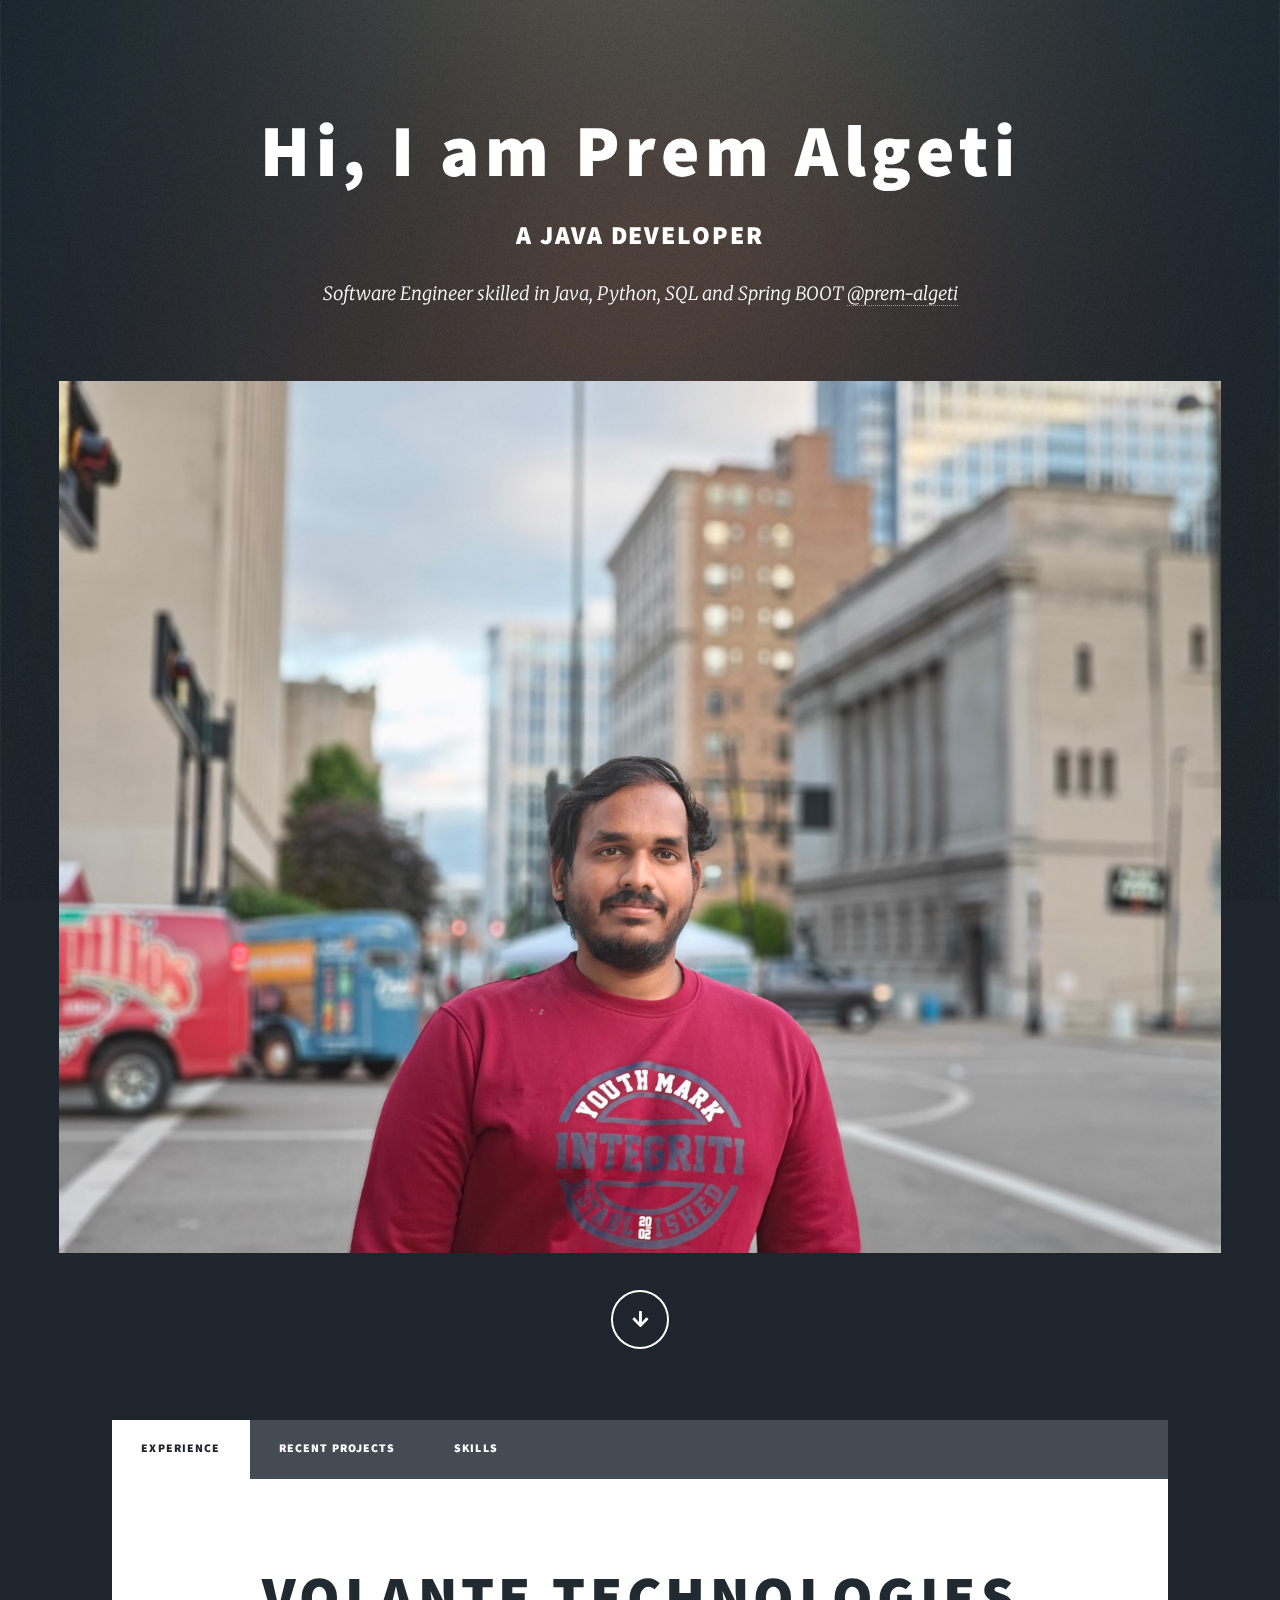
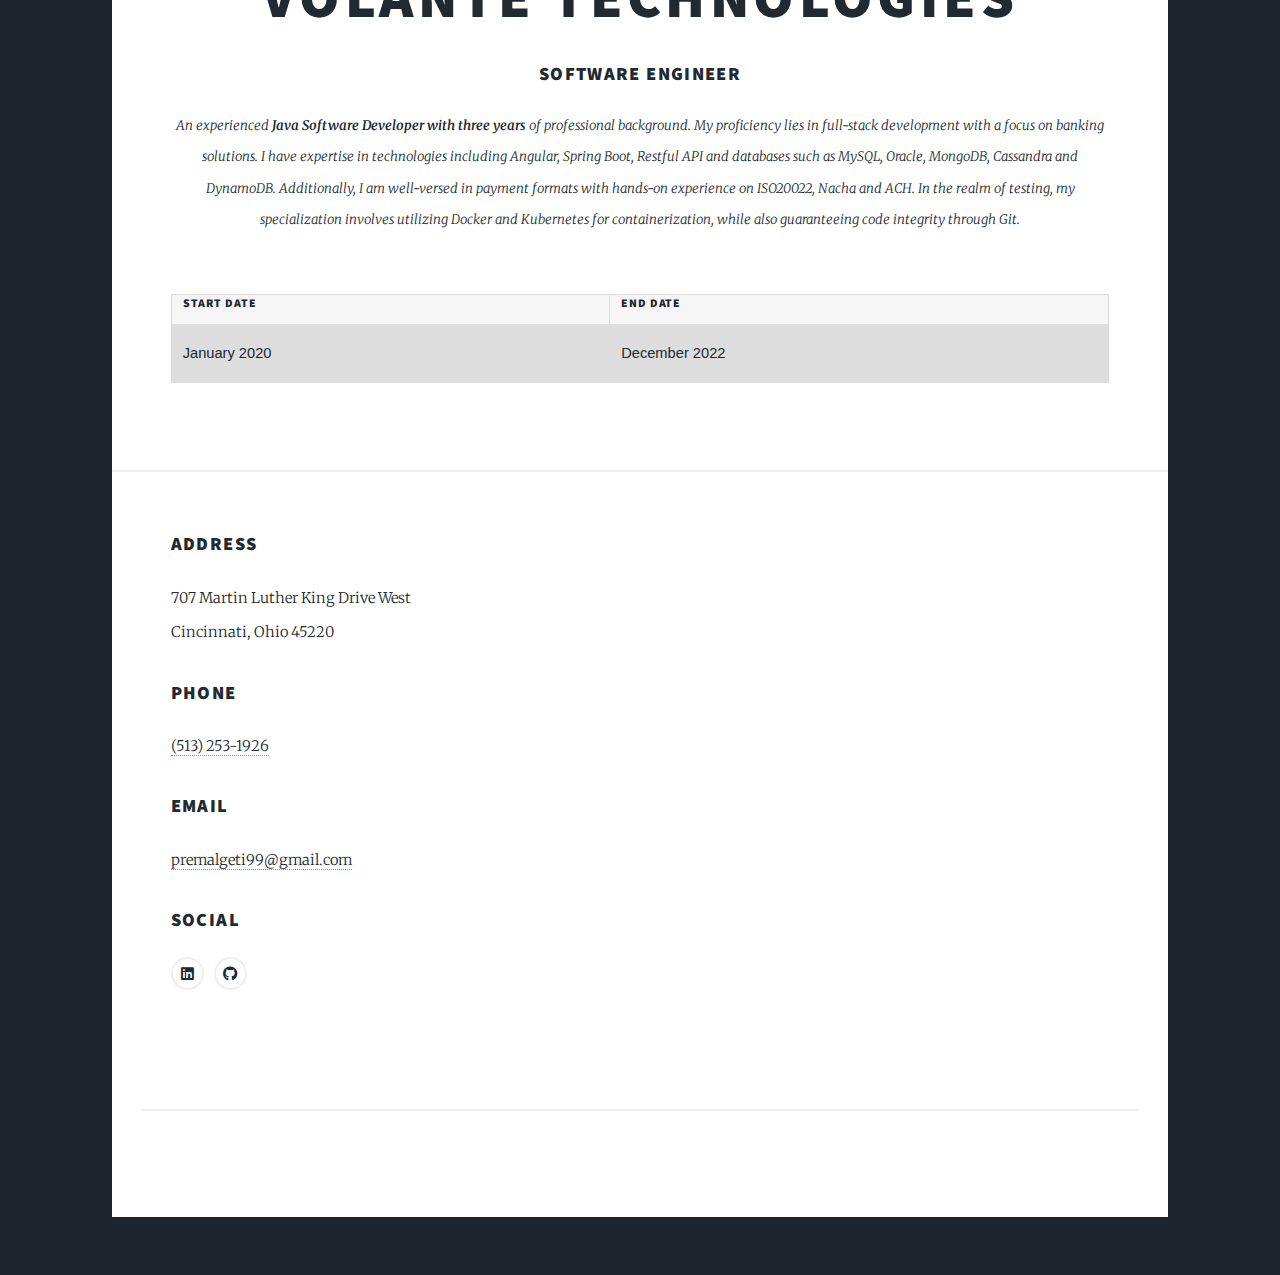
==== commit df499999: "Updated Experience" ====
--- a/index.html
+++ b/index.html
@@ -97,7 +97,7 @@
 										<th>End Date</th>
 									</tr>
 									<tr>
-										<td>November 2020</td>
+										<td>January 2020</td>
 										<td>December 2022</td>
 									</tr>
 								</table>
@@ -105,7 +105,7 @@
 							</article>
 
 						<!-- Posts -->
-								<article class="post featured">
+								<!-- <article class="post featured">
 									<header class="major">	
 										<h3><a href="#">Software Engineer Intern<br />
 										</a></h3>
@@ -120,7 +120,7 @@
 											<td>November 2020</td>
 										</tr>
 									</table>
-								</article>
+								</article> -->
 								<!-- <a href="#" class="image fit"><img src="images/prem.jpg" alt="" /></a> -->
 
 						<section class="split contact">
@@ -140,8 +140,8 @@
 							<section>
 								<h3>Social</h3>
 								<ul class="icons alt">
-									<li><a href="www.linkedin.com/in/prem-algeti"class="icon brands alt fa-linkedin"> <span class="label">Linkedin</span></a></li>
-									<li><a href="#" class="icon brands alt fa-github"><span class="label">GitHub</span></a></li>
+									<li><a href="https://www.linkedin.com/in/prem-algeti/" class="icon brands alt fa-linkedin"> <span class="label">Linkedin</span></a></li>
+									<li><a href="https://github.com/ALGETIPREM" class="icon brands alt fa-github"><span class="label">GitHub</span></a></li>
 								</ul>
 							</section>
 						</section>
@@ -164,4 +164,4 @@
 			<script src="assets/js/main.js"></script>
 
 	</body>
-</html>+</html>
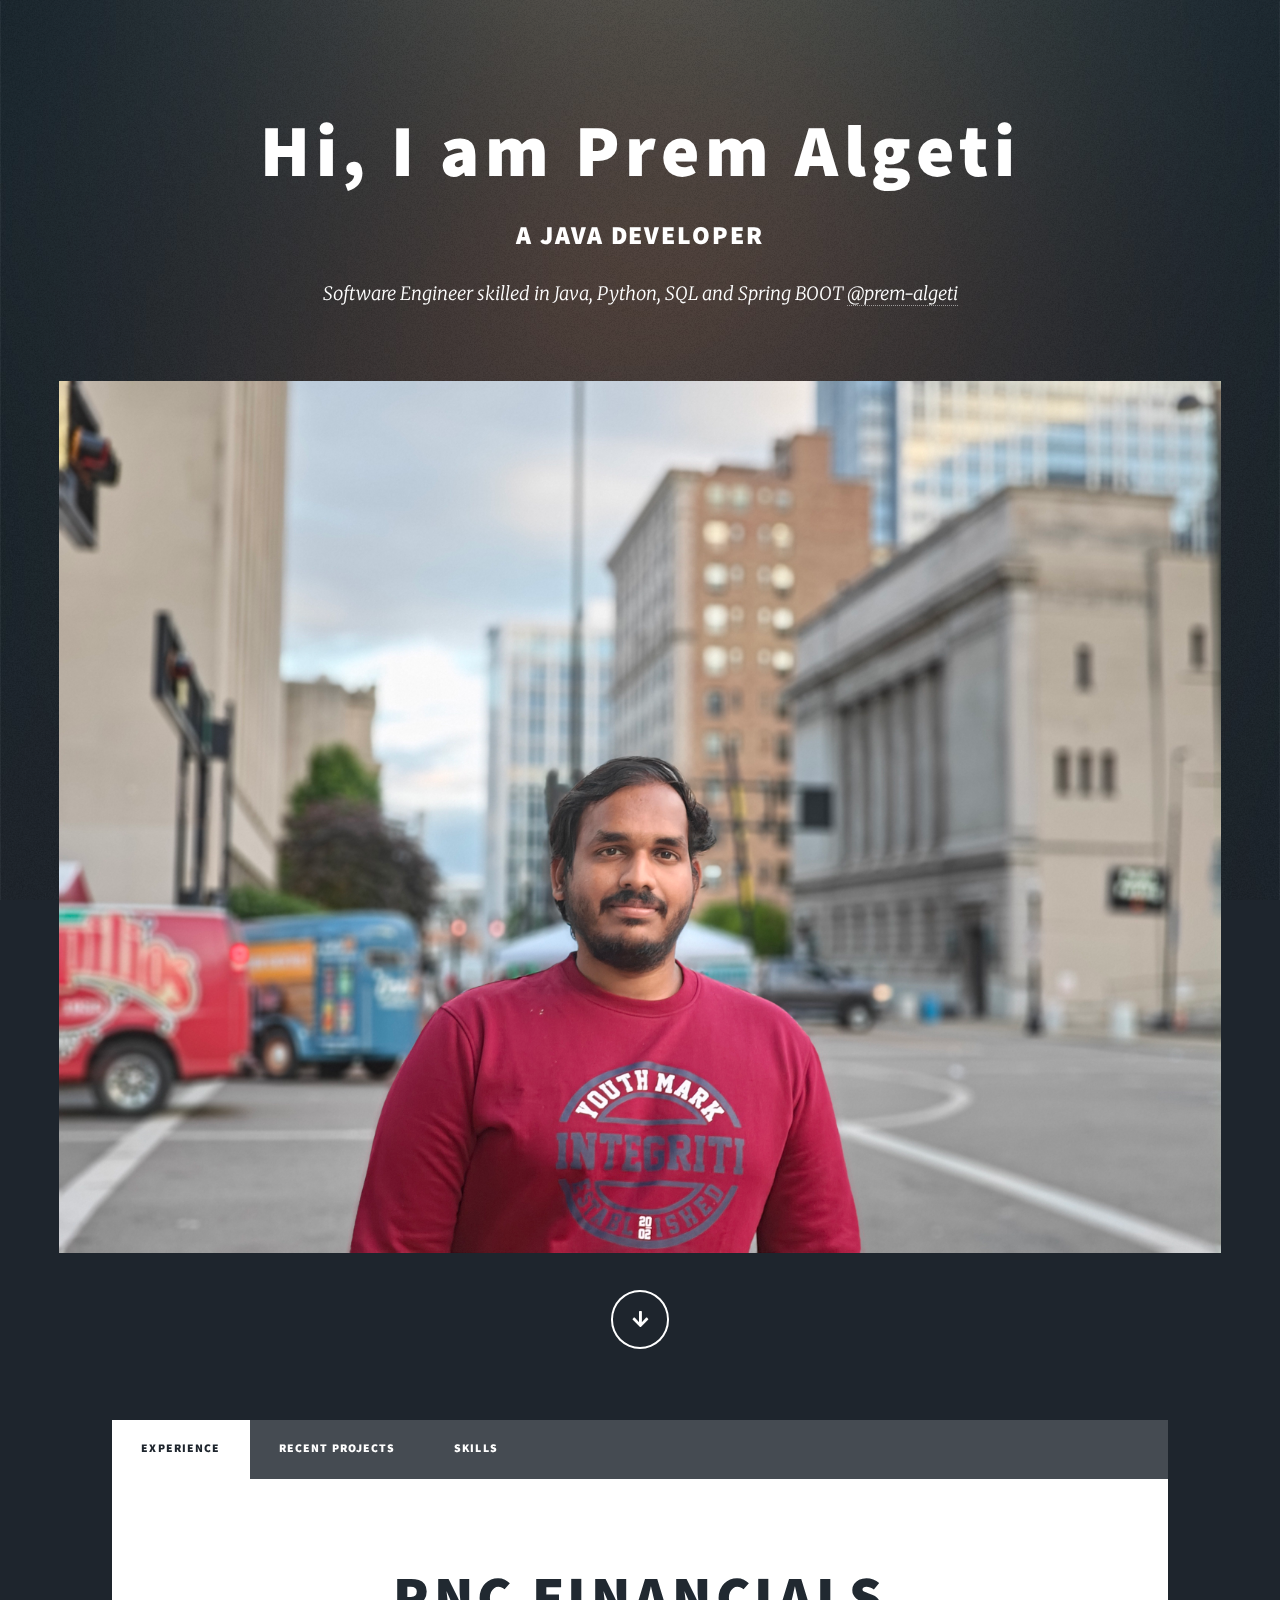
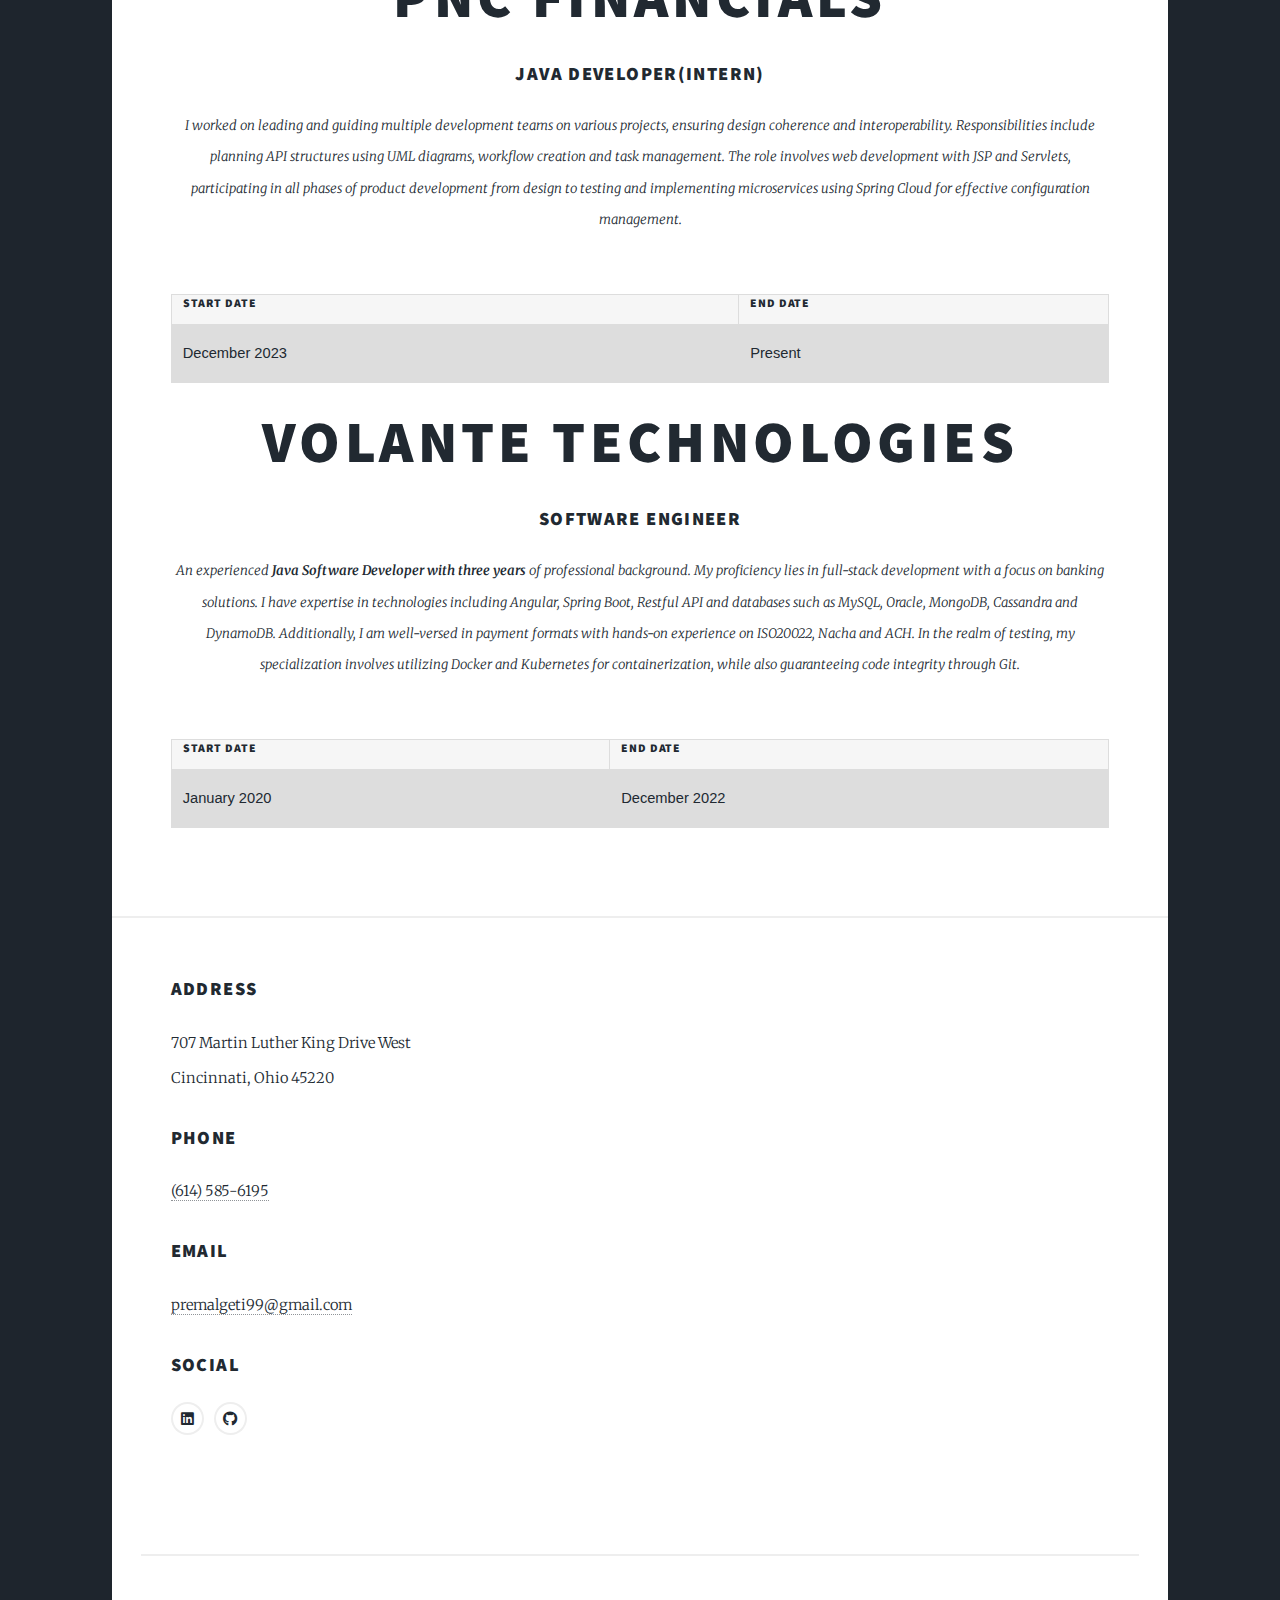
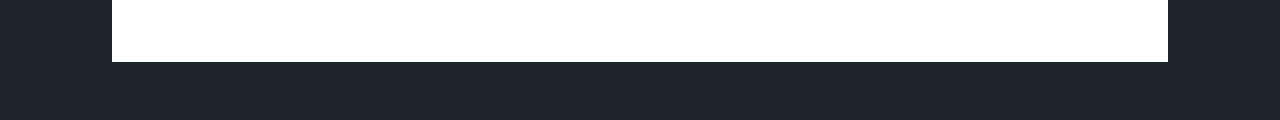
==== commit 2df0b6fc: "Updated Details on various files" ====
--- a/index.html
+++ b/index.html
@@ -84,6 +84,25 @@
 							<article class="post featured">
 								<header class="major">
 									
+									<h2><a href="#">PNC FINANCIALS
+										<br />
+									</a></h2>
+									<h3>Java Developer(Intern)</h3>
+									<p>I worked on leading and guiding multiple development teams on various projects, ensuring design coherence and interoperability. Responsibilities include planning API structures using UML diagrams, workflow creation and task management. The role involves web development with JSP and Servlets, participating in all phases of product development from design to testing and implementing microservices using Spring Cloud for effective configuration management.
+									</p>
+								</header>
+								<table>
+									<tr>
+										<th>Start Date</th>
+										<th>End Date</th>
+									</tr>
+									<tr>
+										<td>December 2023</td>
+										<td>Present</td>
+									</tr>
+								</table>
+								<header class="major">
+									
 									<h2><a href="#">Volante Technologies
 										<br />
 									</a></h2>
@@ -105,22 +124,7 @@
 							</article>
 
 						<!-- Posts -->
-								<!-- <article class="post featured">
-									<header class="major">	
-										<h3><a href="#">Software Engineer Intern<br />
-										</a></h3>
-									</header>
-									<table>
-										<tr>
-											<th>Start Date</th>
-											<th>End Date</th>
-										</tr>
-										<tr>
-											<td>January 2020</td>
-											<td>November 2020</td>
-										</tr>
-									</table>
-								</article> -->
+						
 								<!-- <a href="#" class="image fit"><img src="images/prem.jpg" alt="" /></a> -->
 
 						<section class="split contact">
@@ -131,7 +135,7 @@
 							</section>
 							<section>
 								<h3>Phone</h3>
-								<p><a href="#">(513) 253-1926</a></p>
+								<p><a href="#">(614) 585-6195</a></p>
 							</section>
 							<section>
 								<h3>Email</h3>
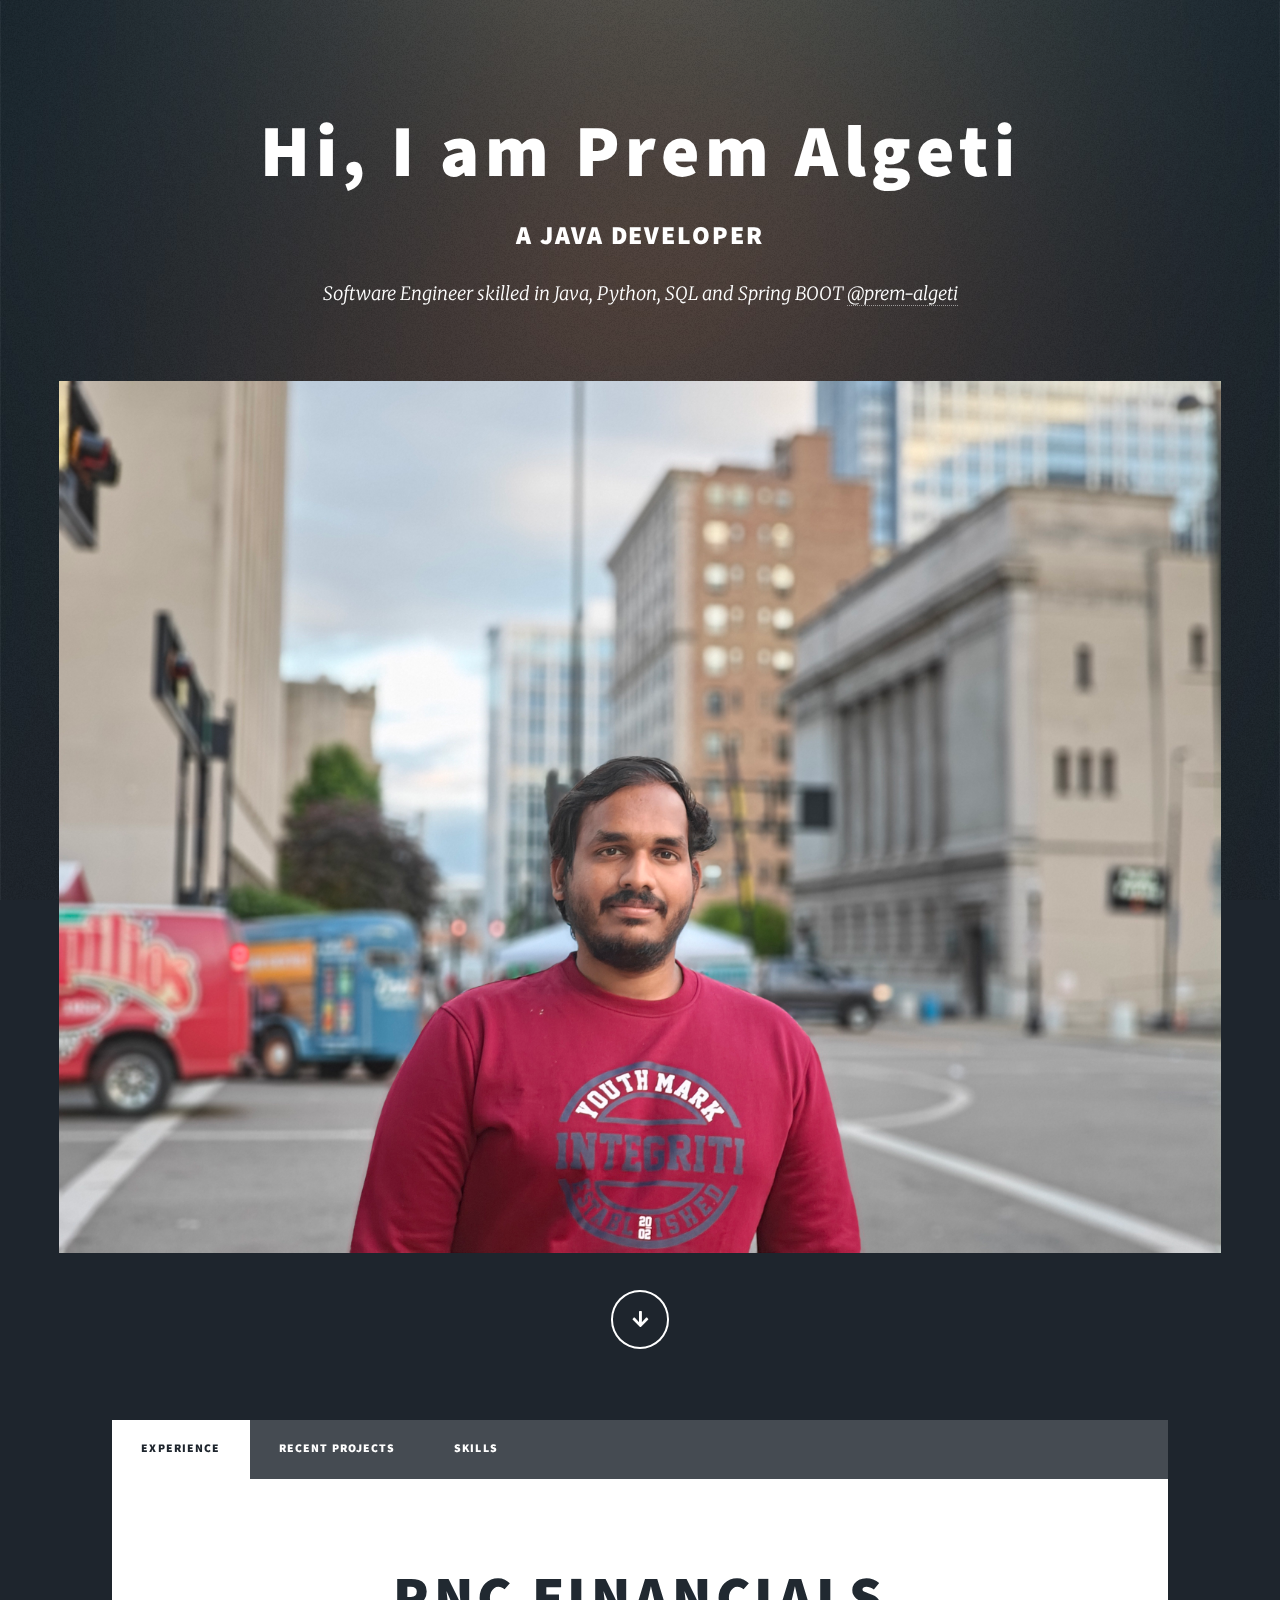
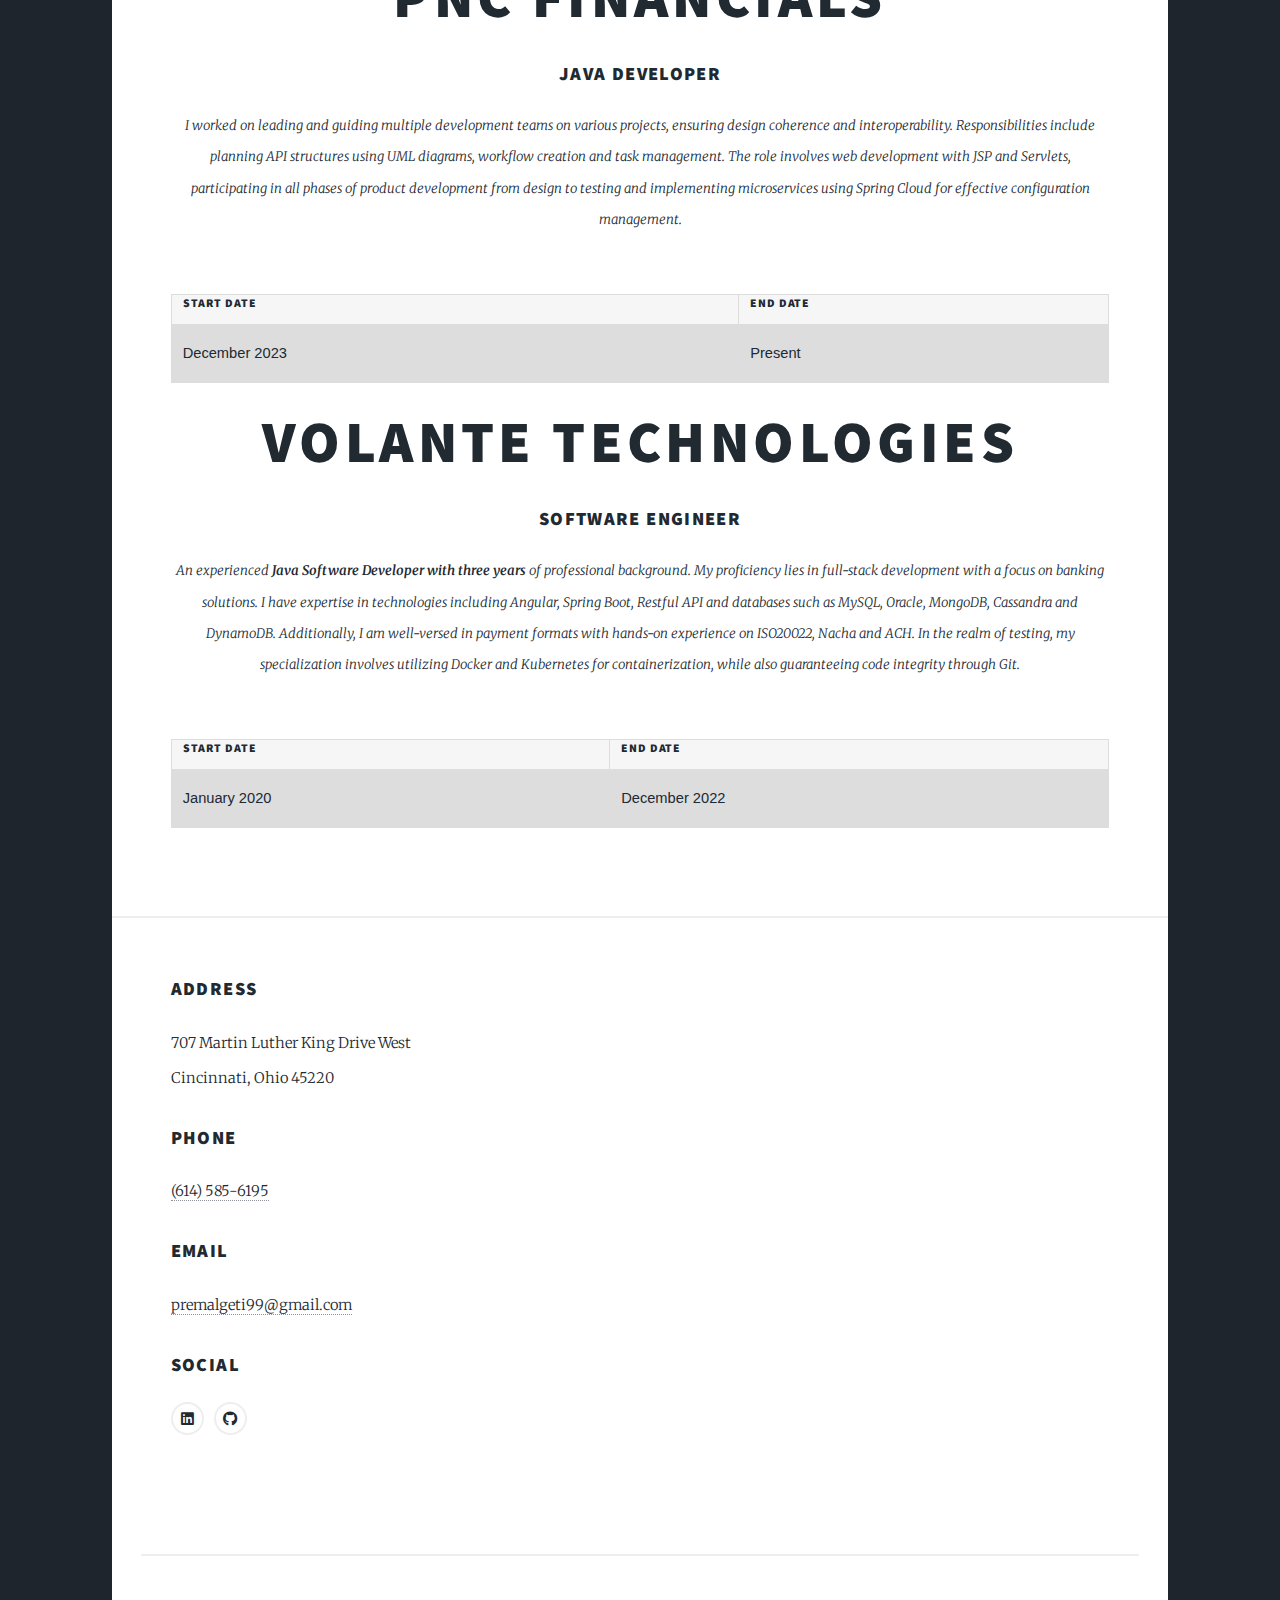
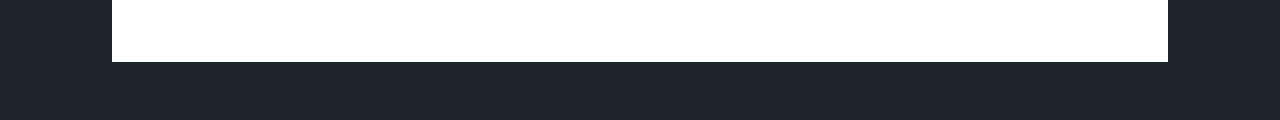
==== commit 5cc91d9c: "Updated Projects" ====
--- a/index.html
+++ b/index.html
@@ -87,7 +87,7 @@
 									<h2><a href="#">PNC FINANCIALS
 										<br />
 									</a></h2>
-									<h3>Java Developer(Intern)</h3>
+									<h3>Java Developer</h3>
 									<p>I worked on leading and guiding multiple development teams on various projects, ensuring design coherence and interoperability. Responsibilities include planning API structures using UML diagrams, workflow creation and task management. The role involves web development with JSP and Servlets, participating in all phases of product development from design to testing and implementing microservices using Spring Cloud for effective configuration management.
 									</p>
 								</header>
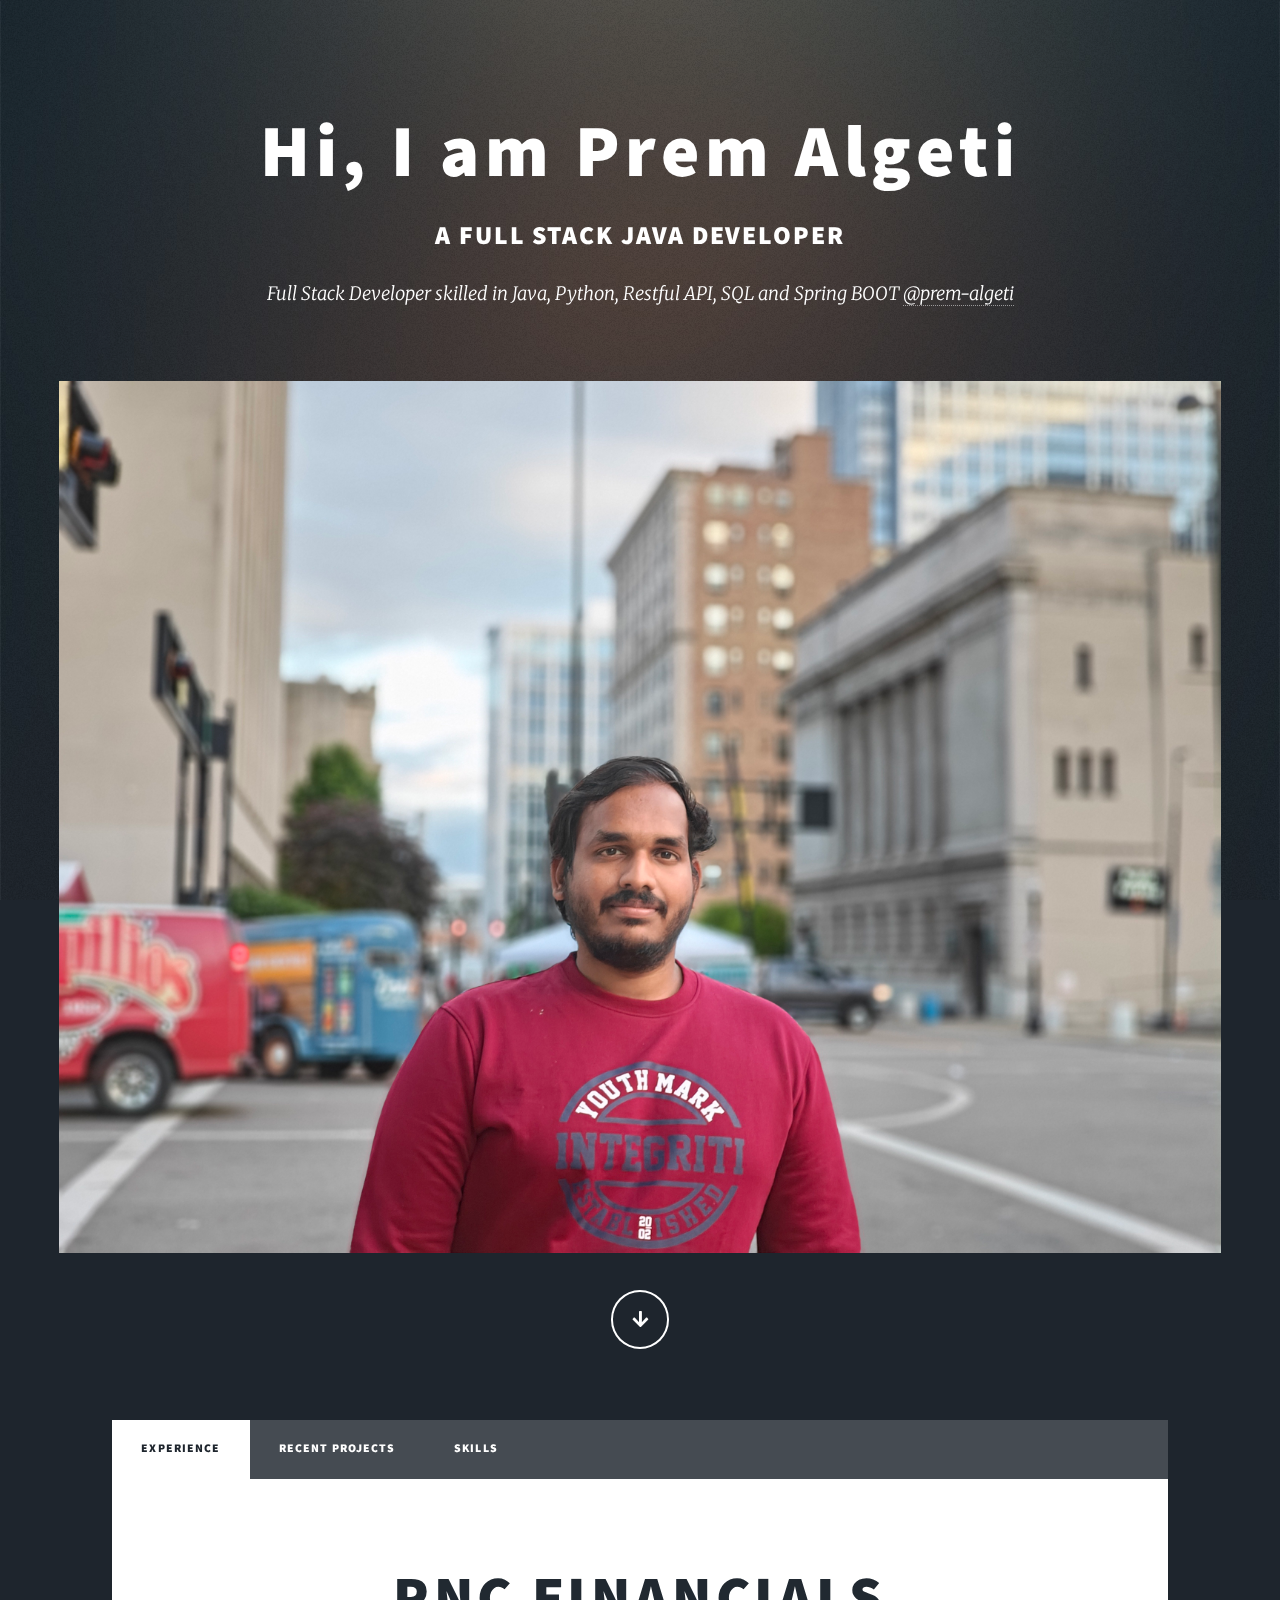
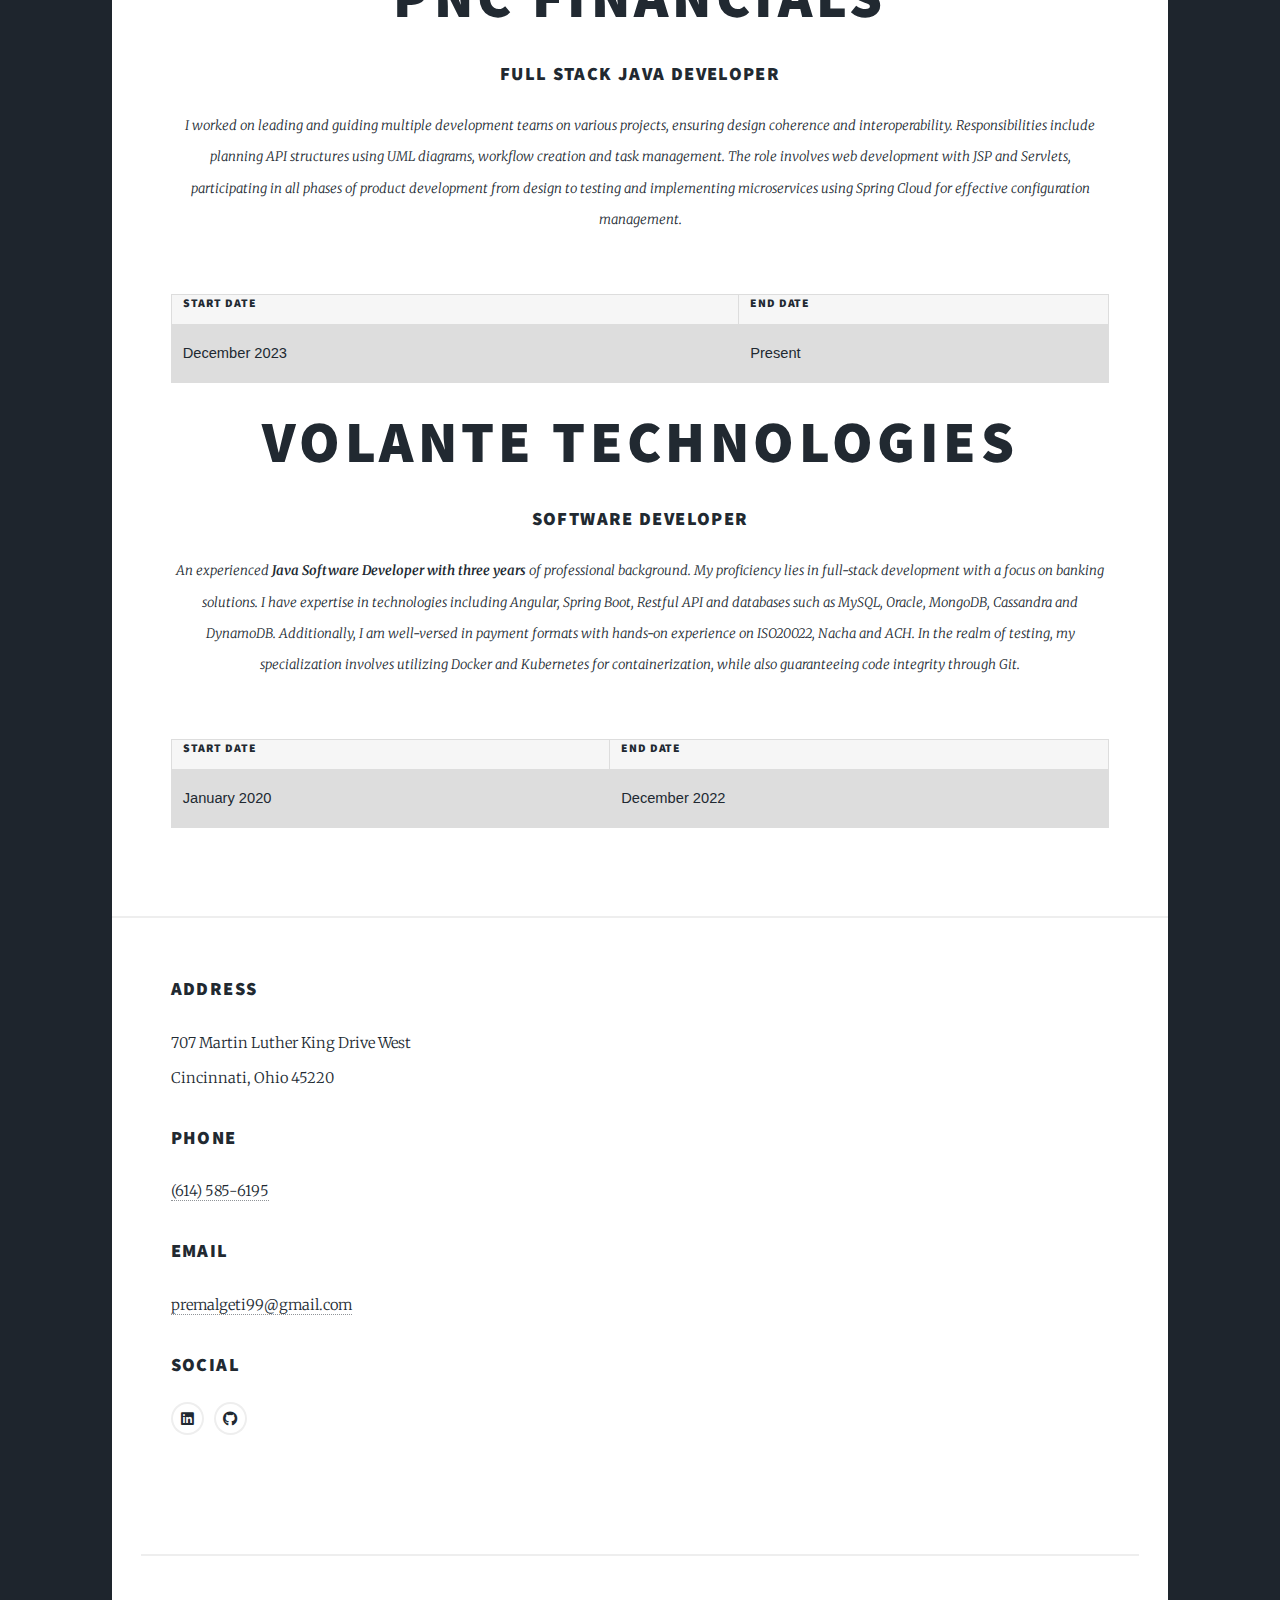
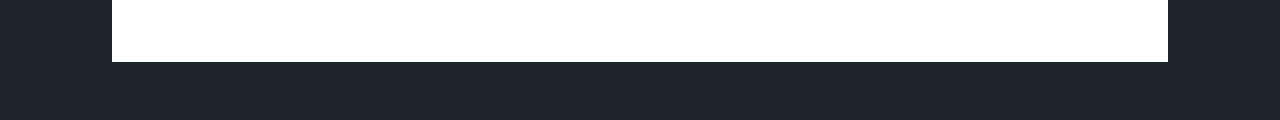
==== commit 56b4b8b3: "Updated Projects and Responsibilities" ====
--- a/index.html
+++ b/index.html
@@ -33,8 +33,8 @@
 					<div id="intro">
 						<h1>Hi, I am Prem Algeti <br />
 						</h1>
-						<h2>A Java Developer</h2>
-						<p>Software Engineer skilled in Java, Python, SQL and Spring BOOT <a href="https://www.linkedin.com/in/prem-algeti/">@prem-algeti</a></p>
+						<h2>A Full Stack Java Developer</h2>
+						<p>Full Stack Developer skilled in Java, Python, Restful API, SQL and Spring BOOT <a href="https://www.linkedin.com/in/prem-algeti/">@prem-algeti</a></p>
 						<a href="#" class="image fit"><img src="images/prem.jpg" alt="" /></a>
 						<ul class="actions">
 							<li><a href="#header" class="button icon solid solo fa-arrow-down scrolly">Continue</a></li>
@@ -43,7 +43,7 @@
 
 				<!-- Header -->
 					<header id="header">
-						<a href="index.html" class="logo">Prem Algeti - A Java Developer</a>
+						<a href="index.html" class="logo">Prem Algeti - A Full Stack Java Developer</a>
 					</header> 
 
 				<!-- Nav -->
@@ -87,7 +87,7 @@
 									<h2><a href="#">PNC FINANCIALS
 										<br />
 									</a></h2>
-									<h3>Java Developer</h3>
+									<h3>Full Stack Java Developer</h3>
 									<p>I worked on leading and guiding multiple development teams on various projects, ensuring design coherence and interoperability. Responsibilities include planning API structures using UML diagrams, workflow creation and task management. The role involves web development with JSP and Servlets, participating in all phases of product development from design to testing and implementing microservices using Spring Cloud for effective configuration management.
 									</p>
 								</header>
@@ -106,7 +106,7 @@
 									<h2><a href="#">Volante Technologies
 										<br />
 									</a></h2>
-									<h3>Software Engineer</h3>
+									<h3>Software Developer</h3>
 									<p>An experienced <b>Java Software Developer with three years</b> of professional background. My proficiency lies in full-stack development with a focus on banking solutions. I have expertise in technologies including Angular, Spring Boot, Restful API and databases such as MySQL, Oracle, MongoDB, Cassandra and DynamoDB. Additionally, I am well-versed in payment formats with hands-on experience on ISO20022, Nacha and ACH. In the realm of testing, my specialization involves utilizing Docker and Kubernetes for containerization, while also guaranteeing code integrity through Git.
 									</p>
 								</header>
